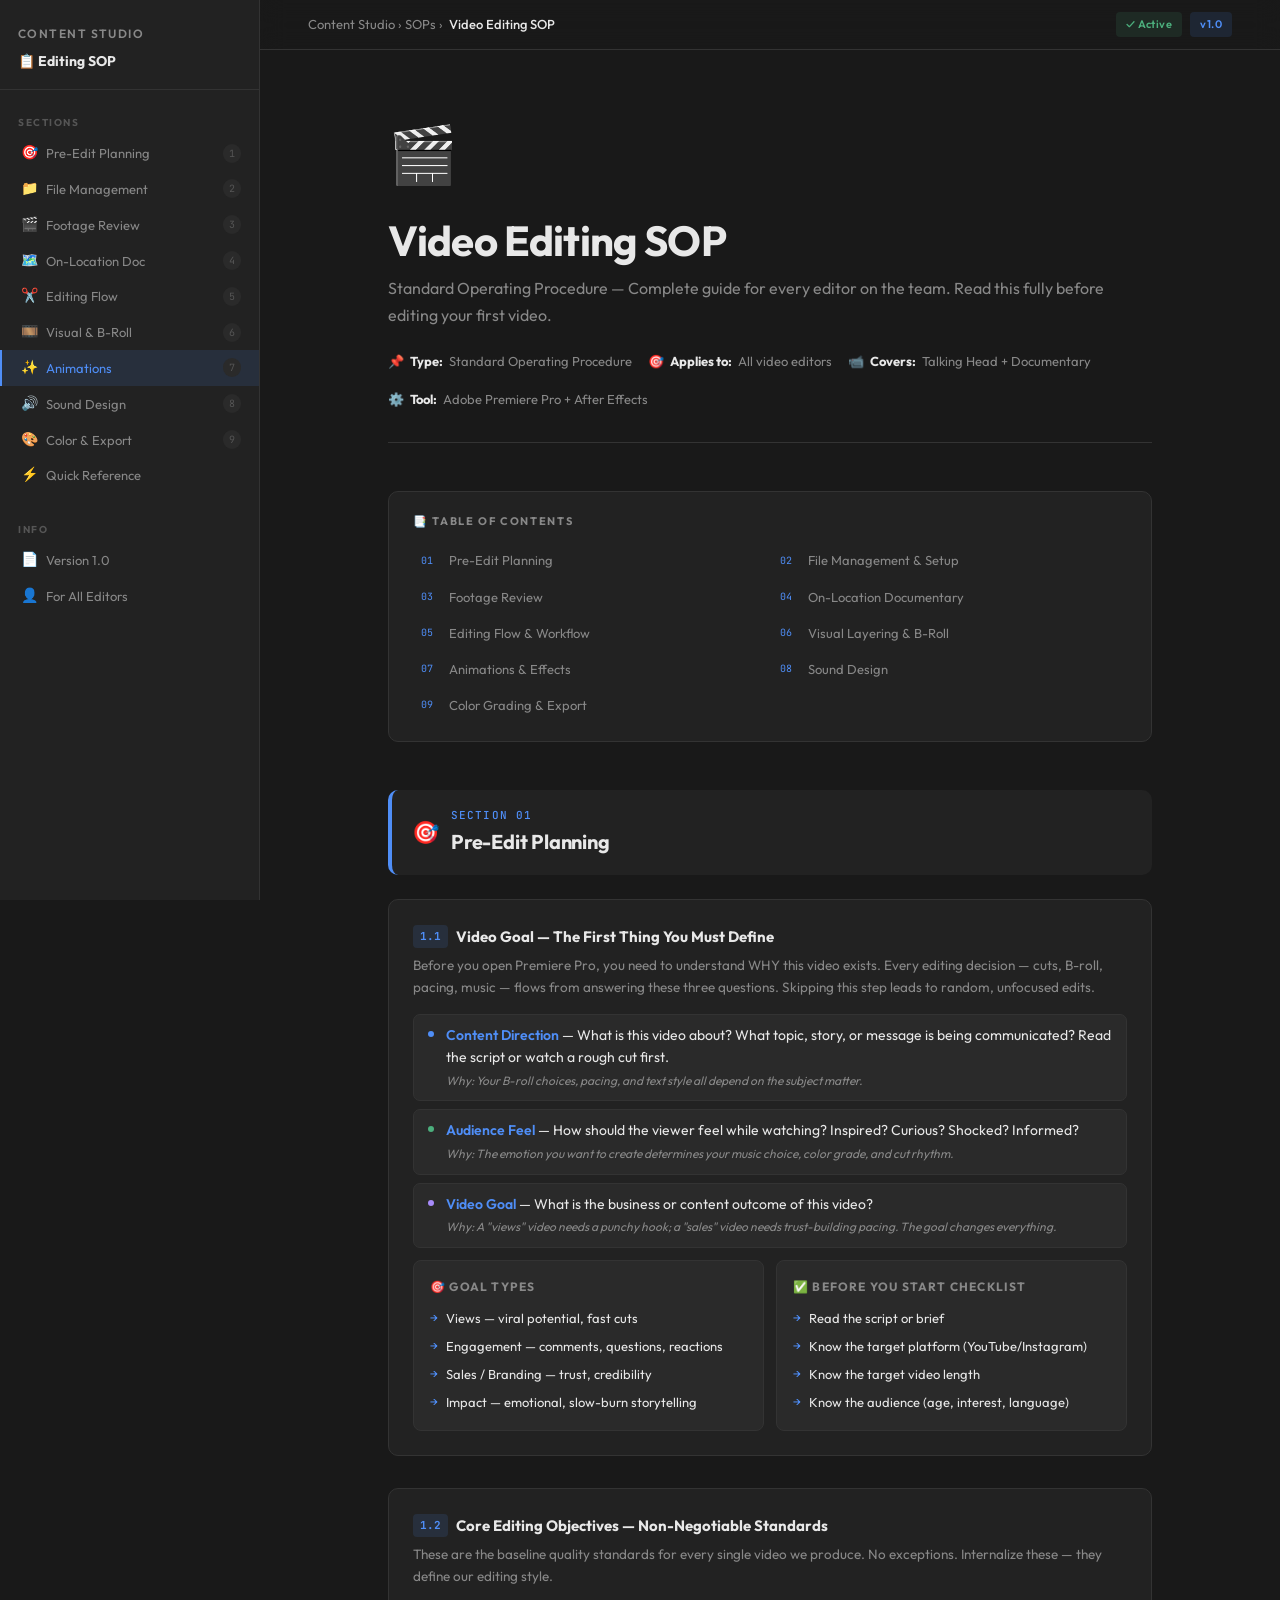
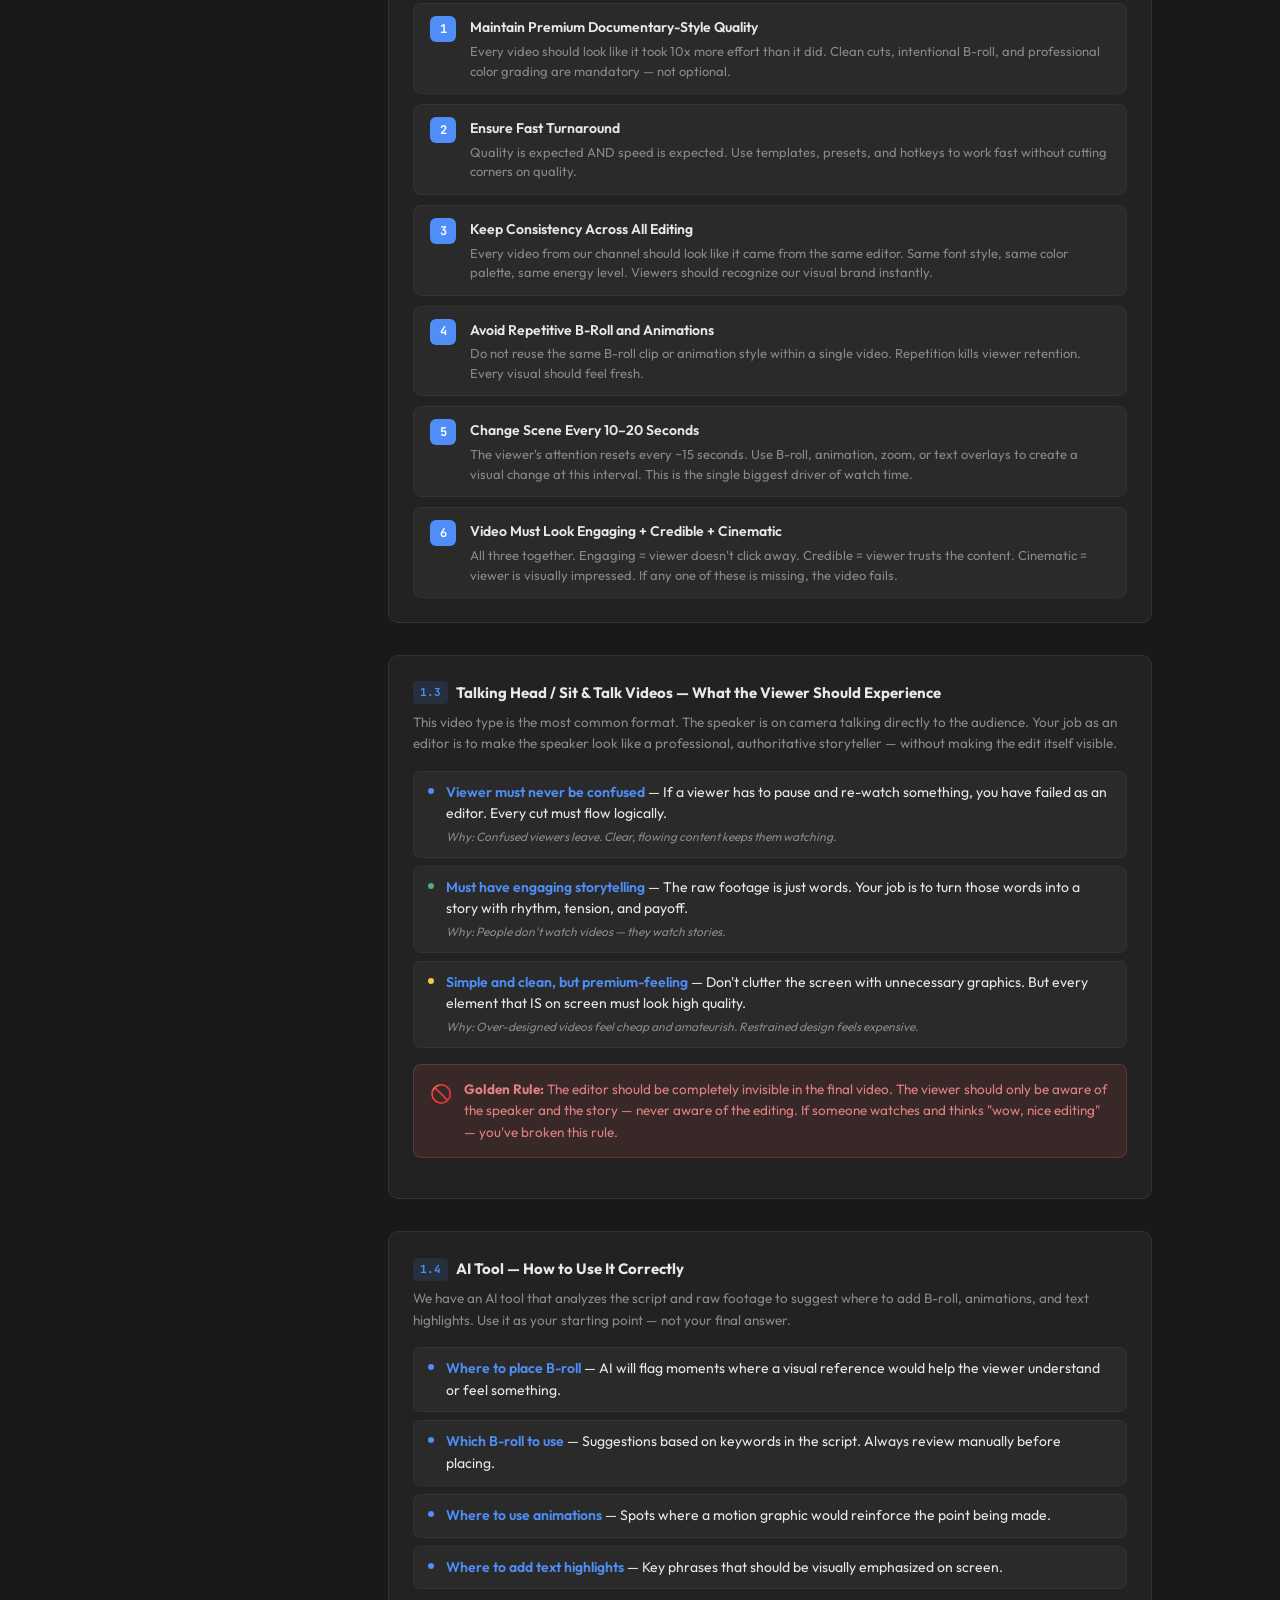
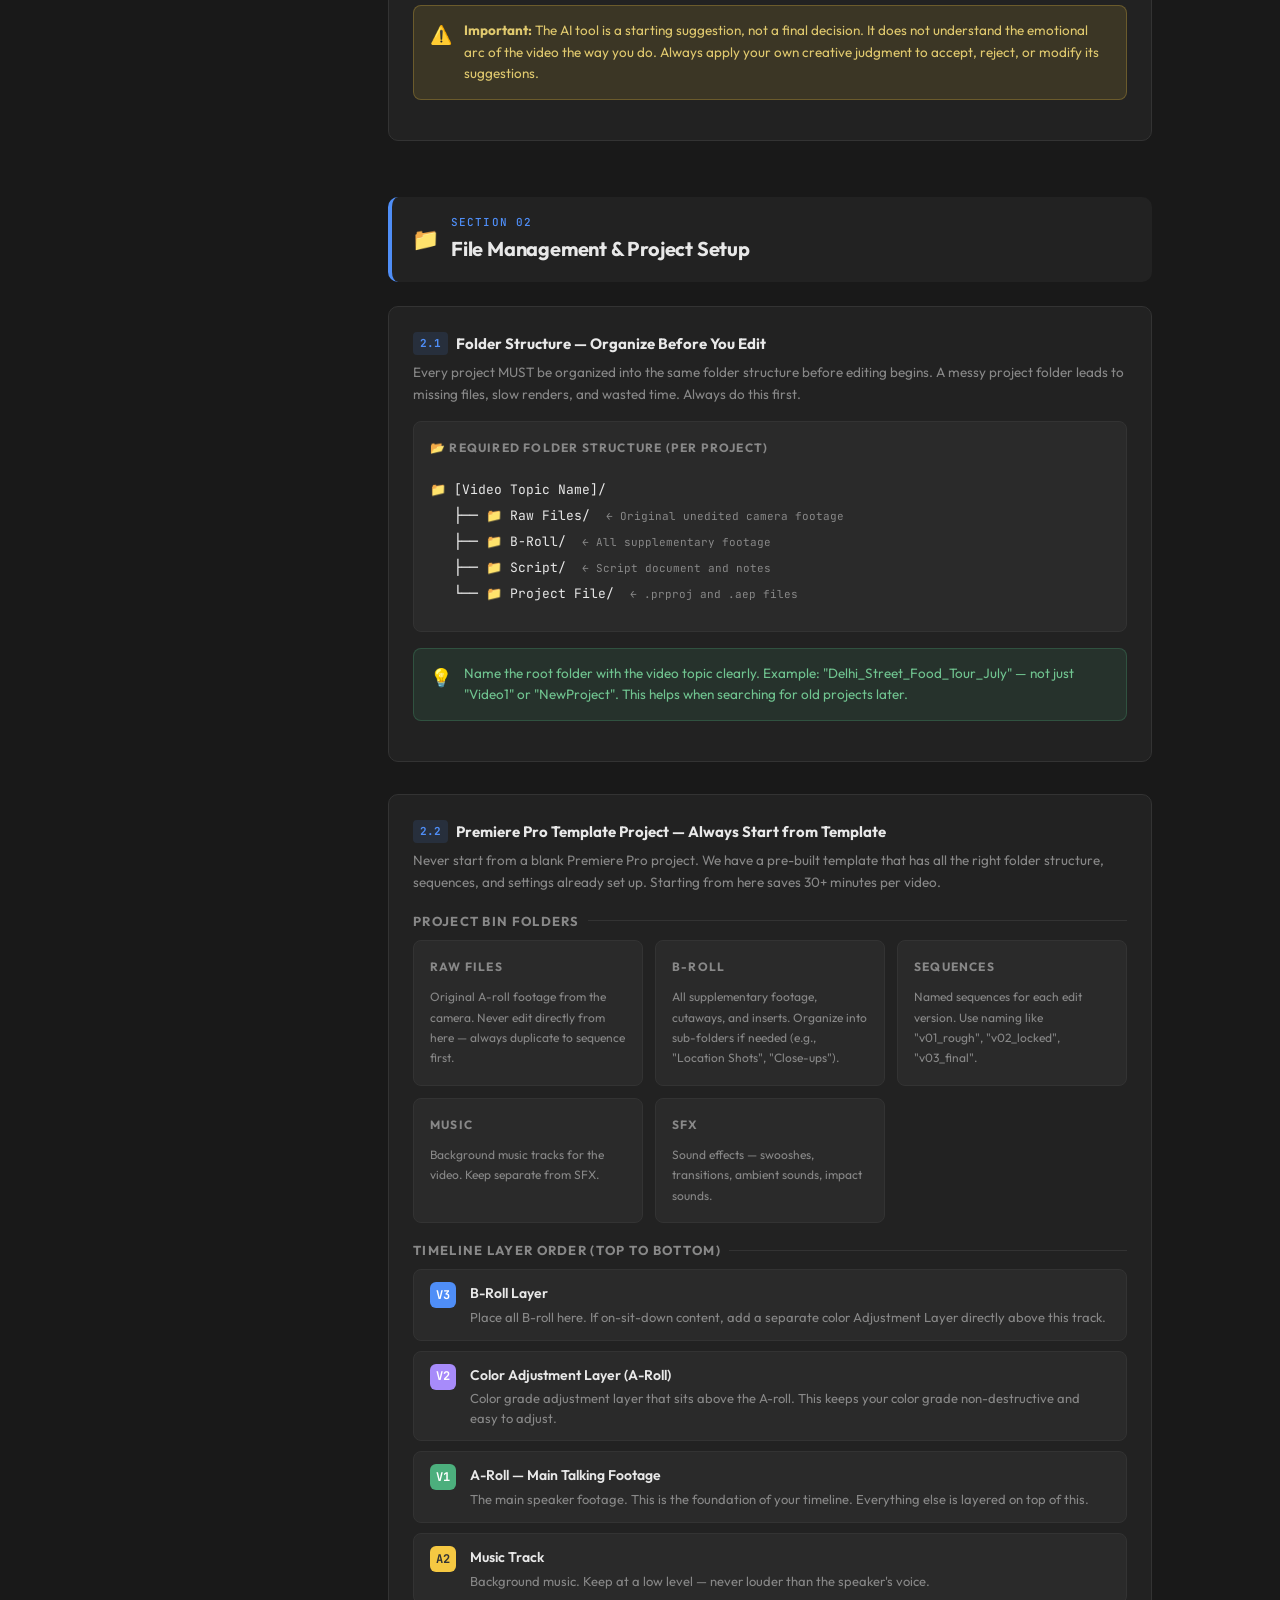
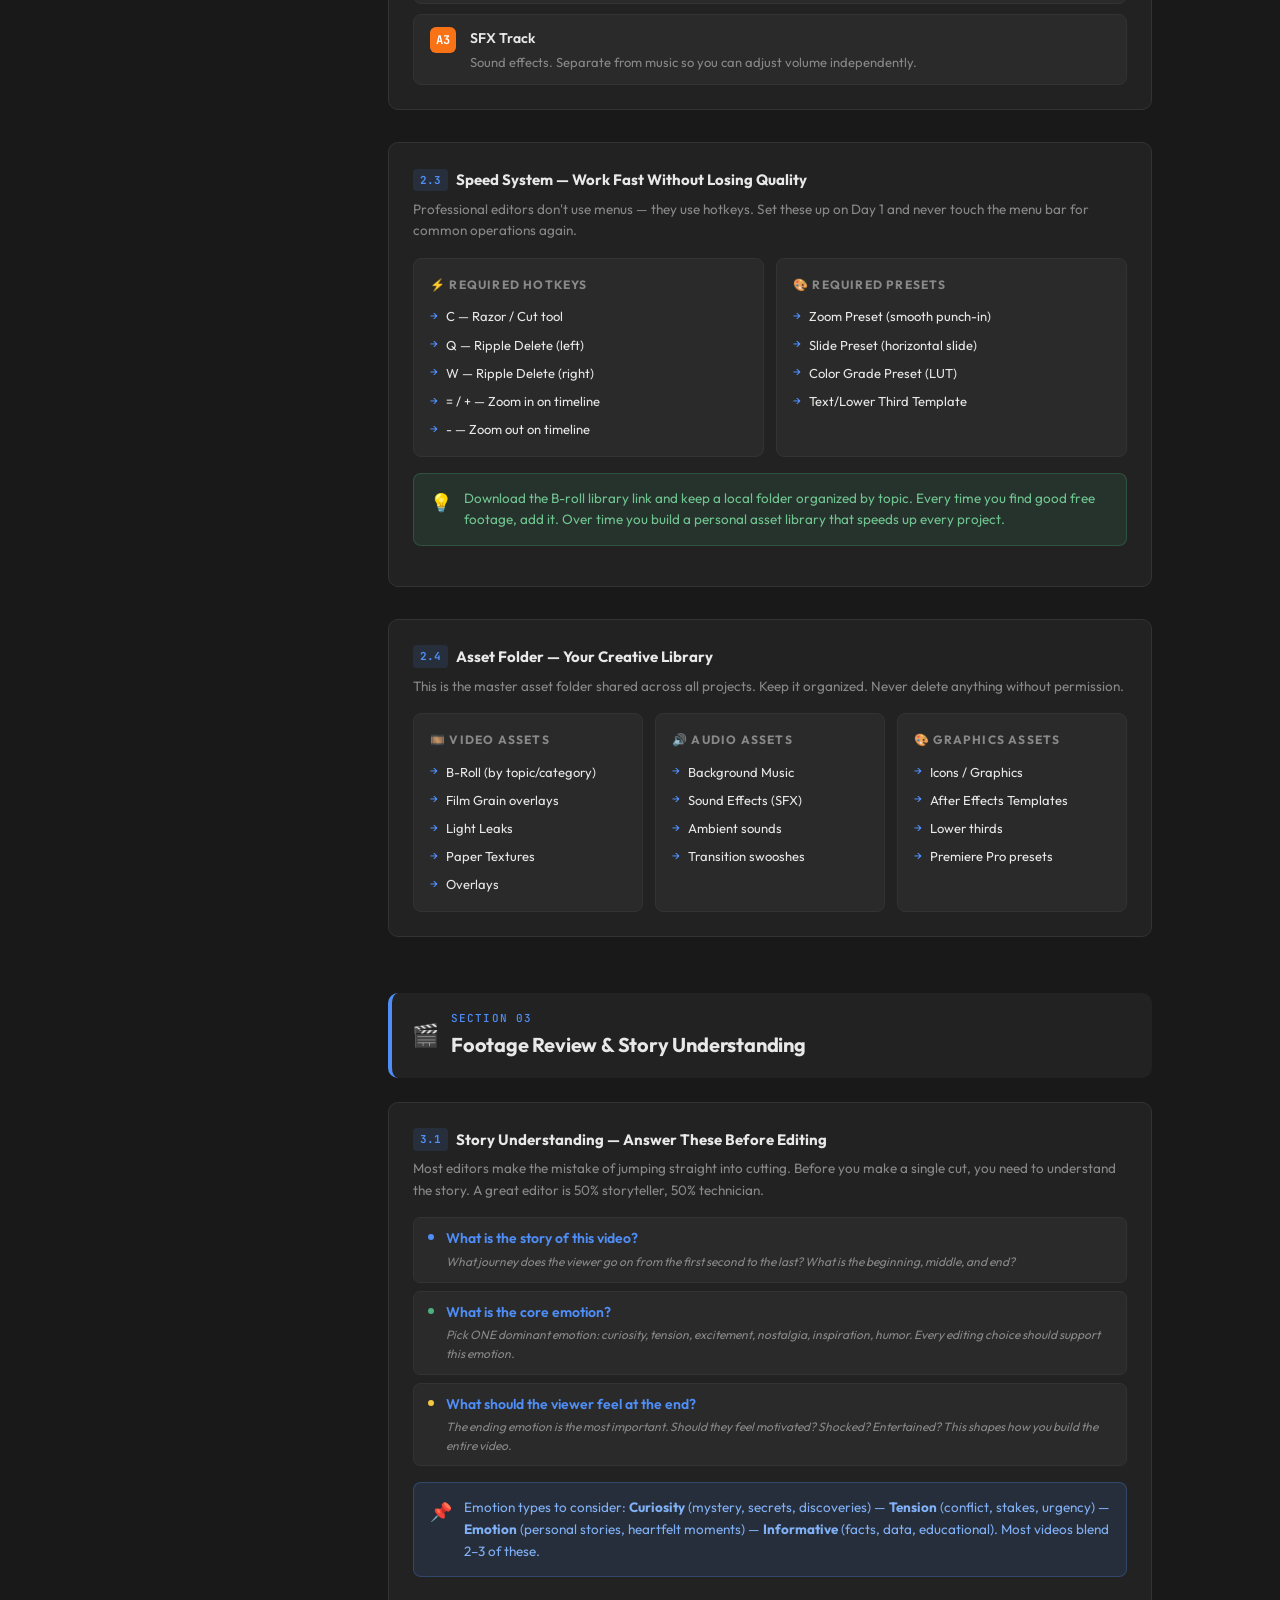
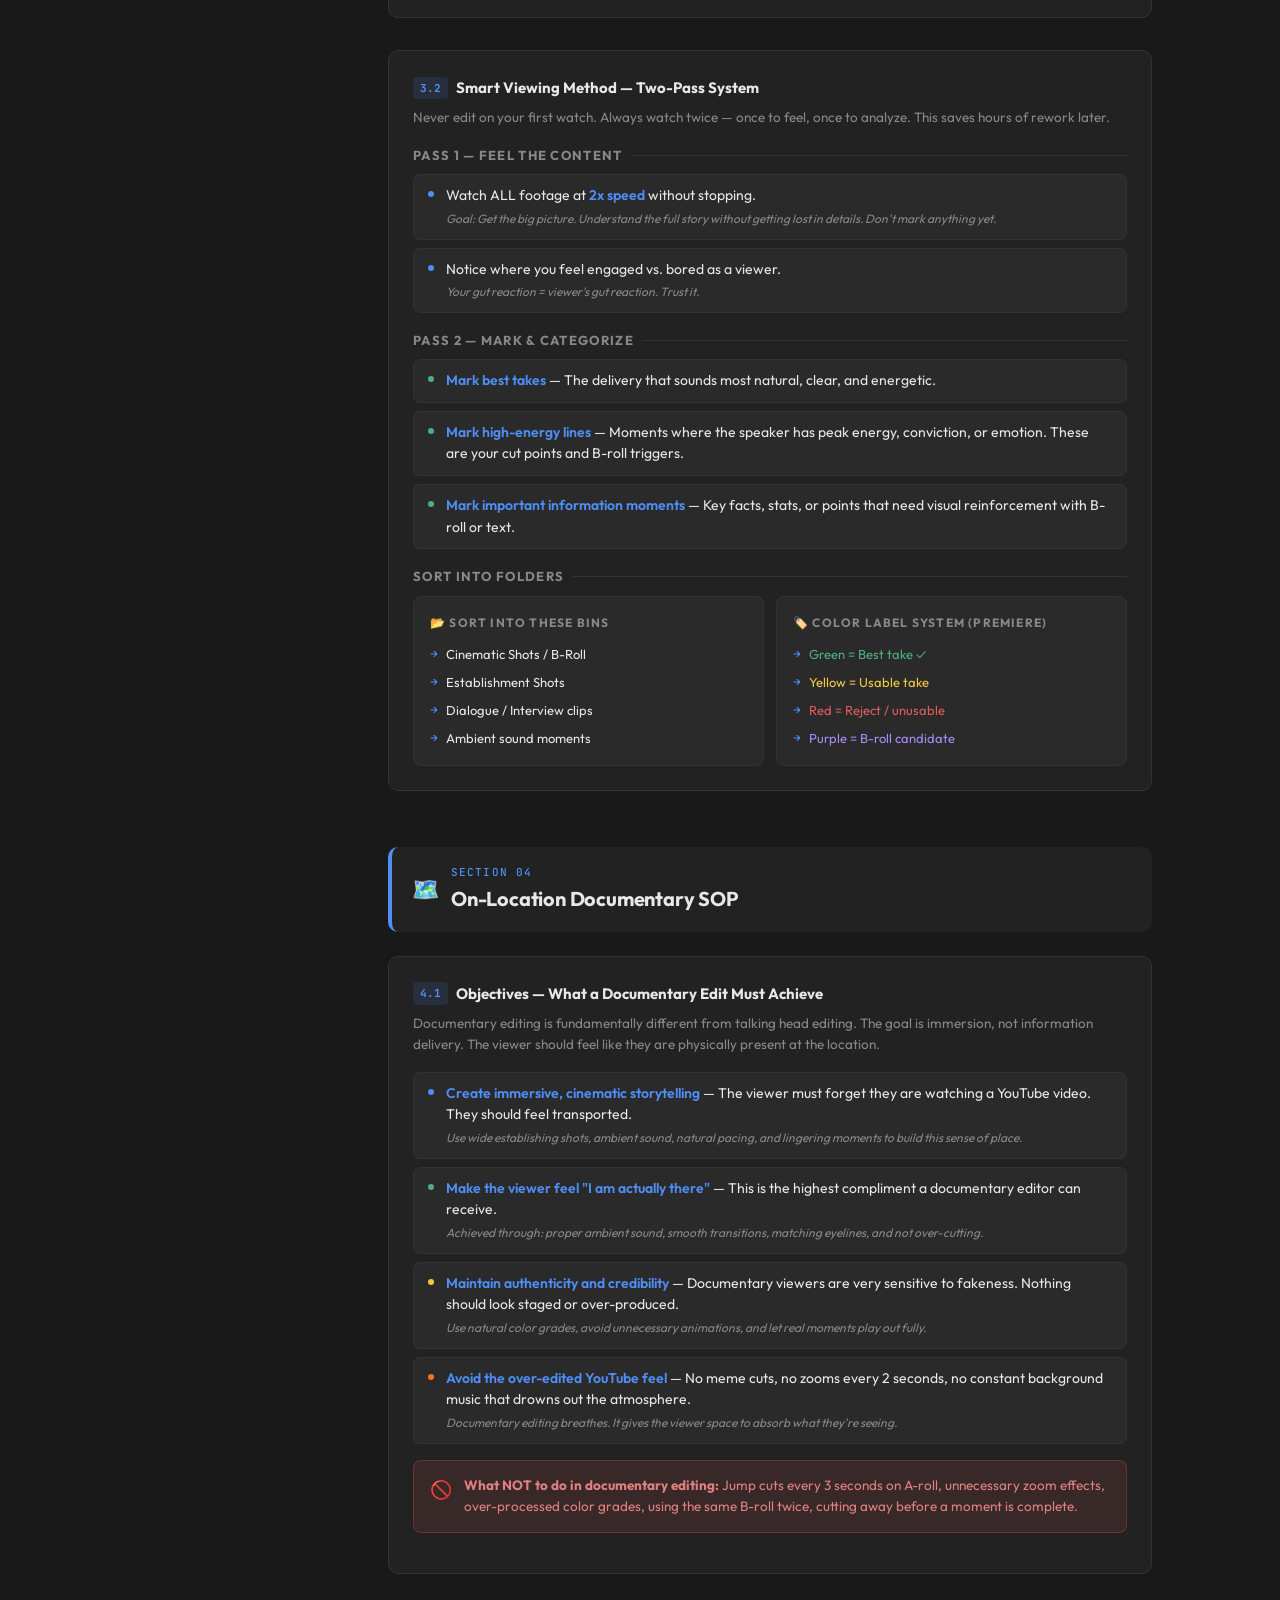
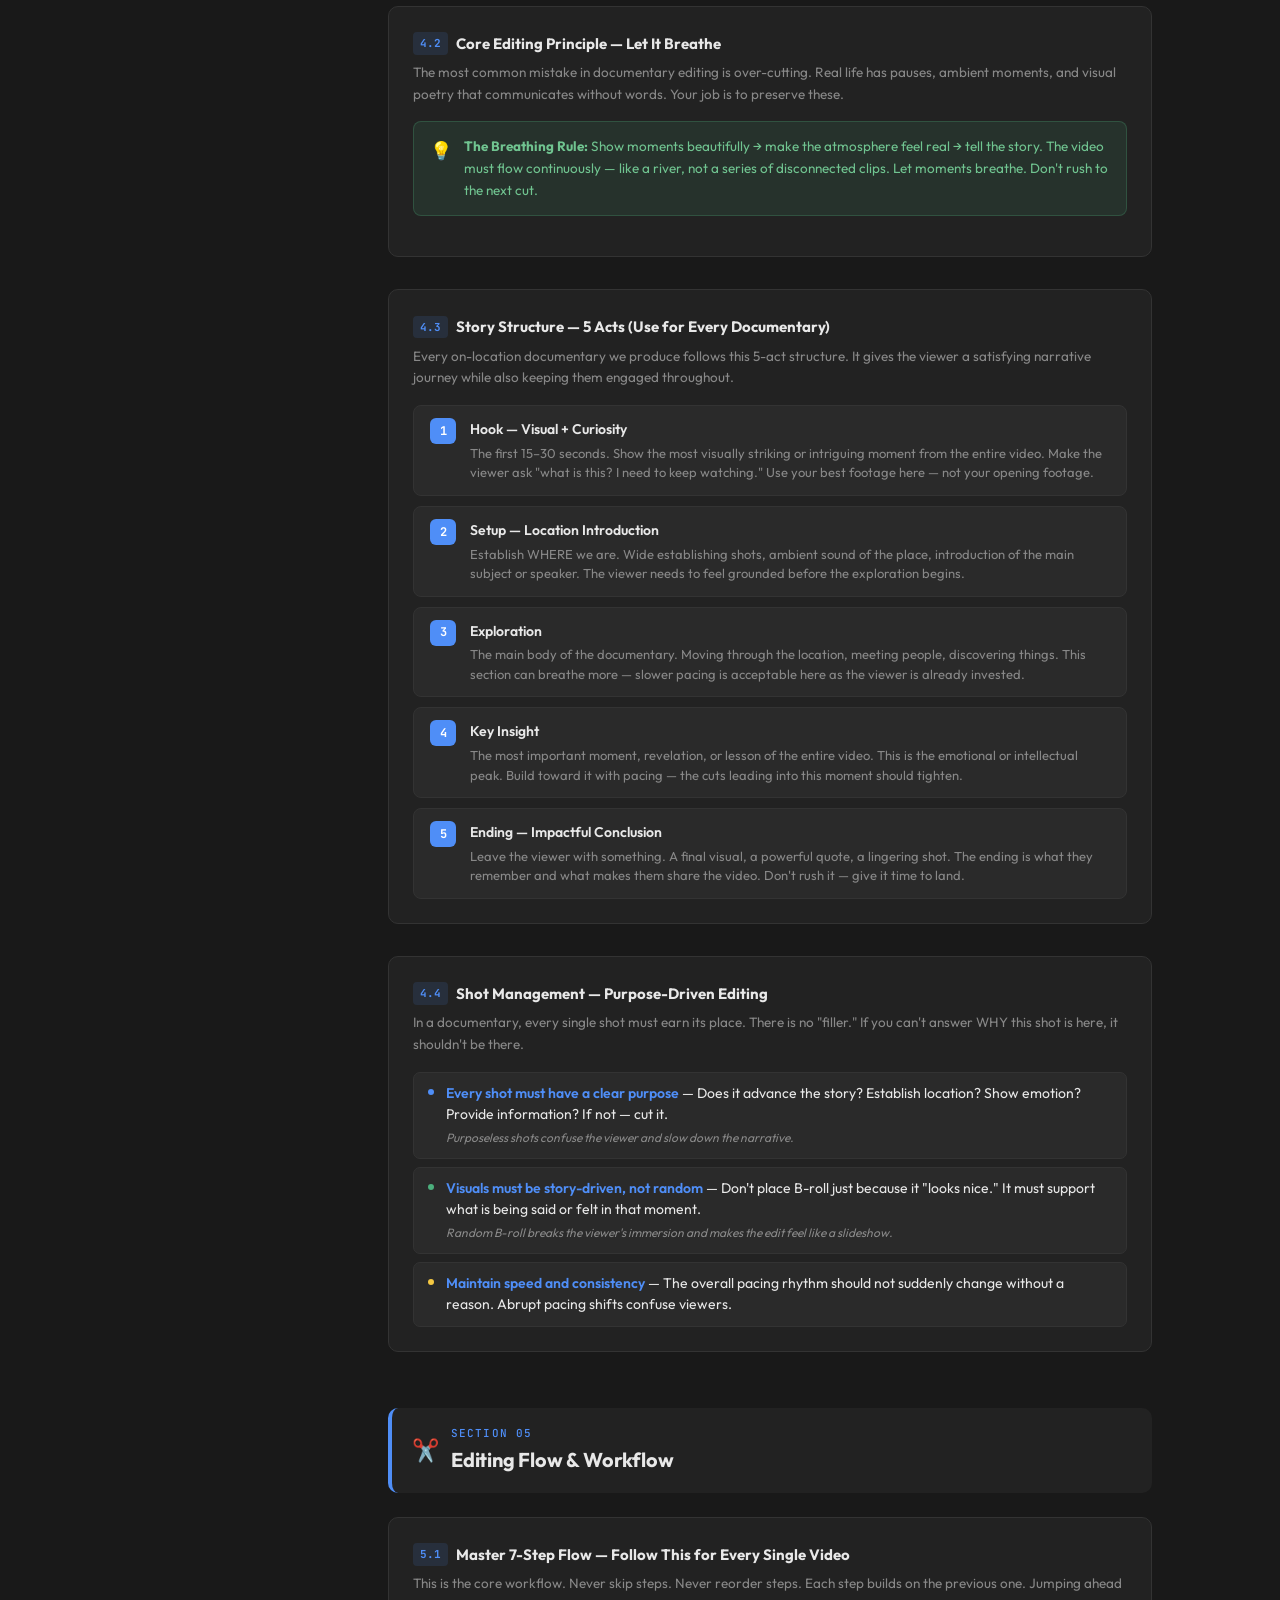
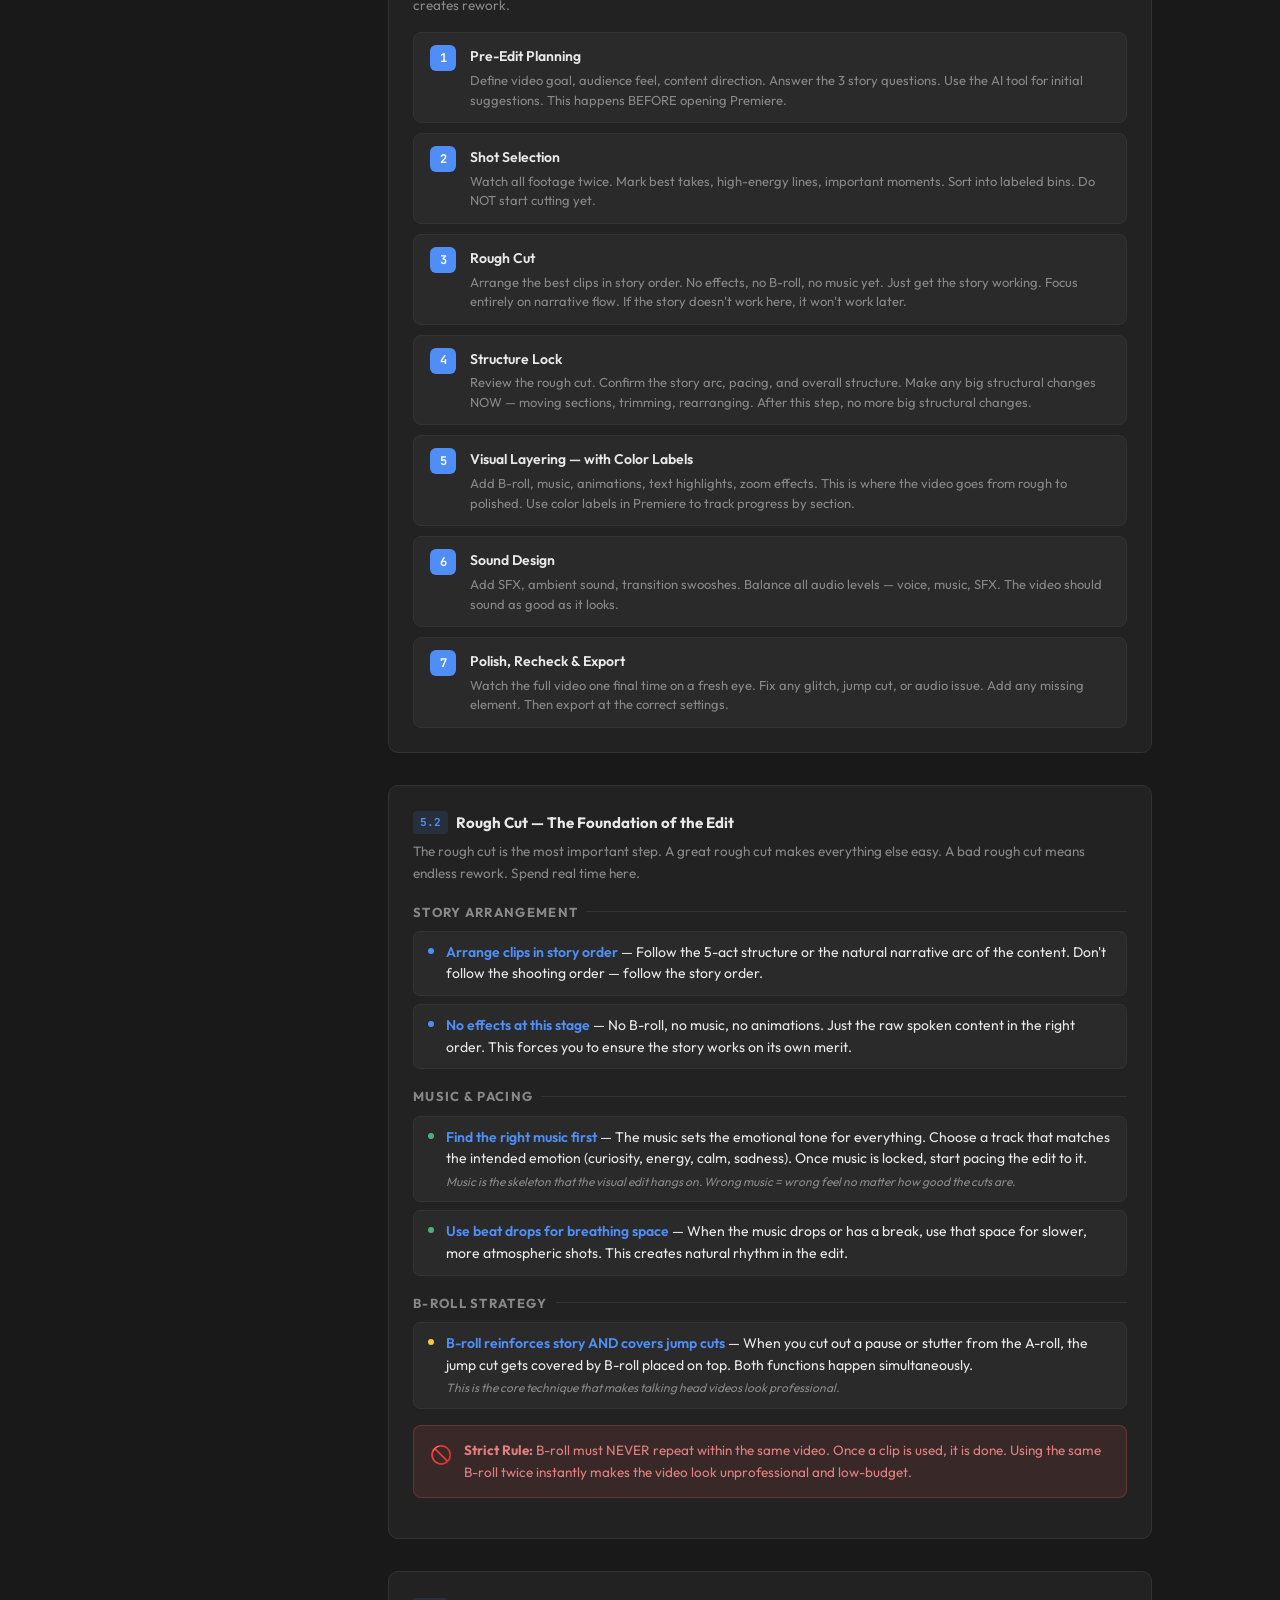
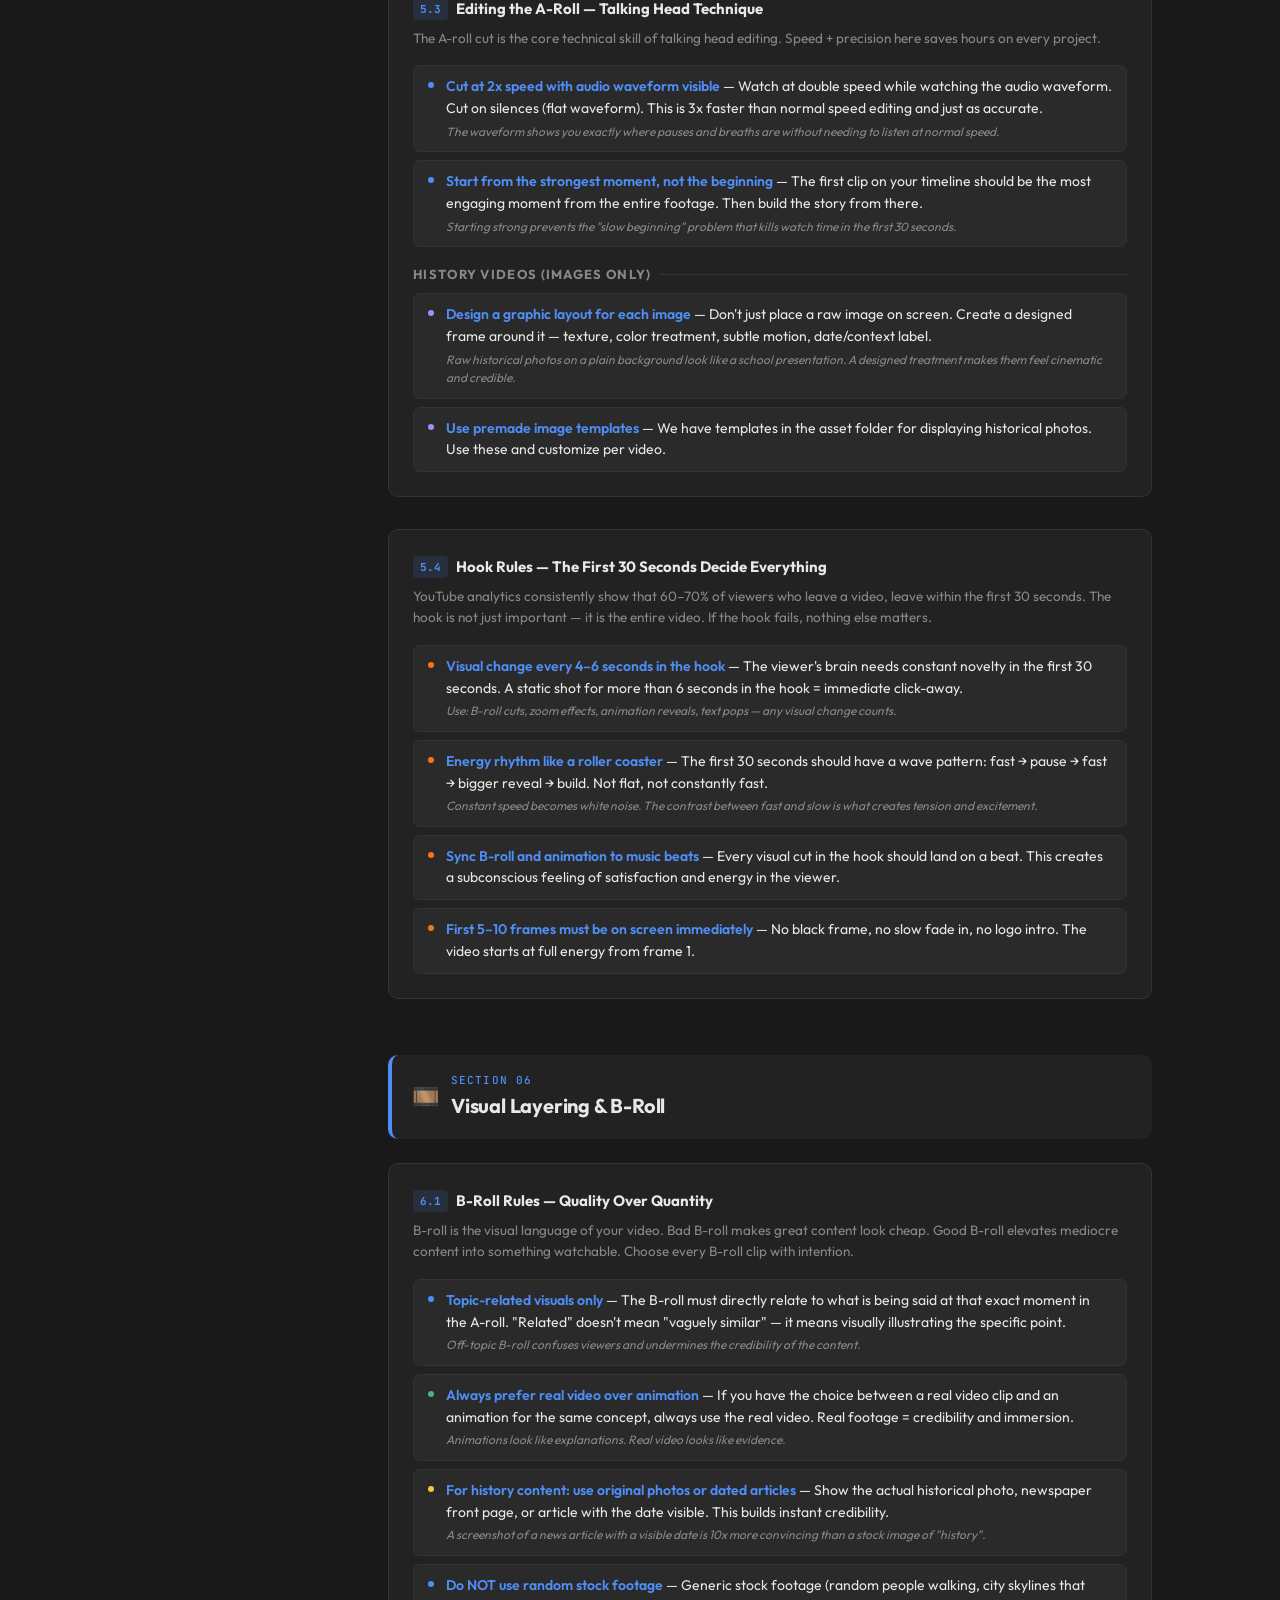
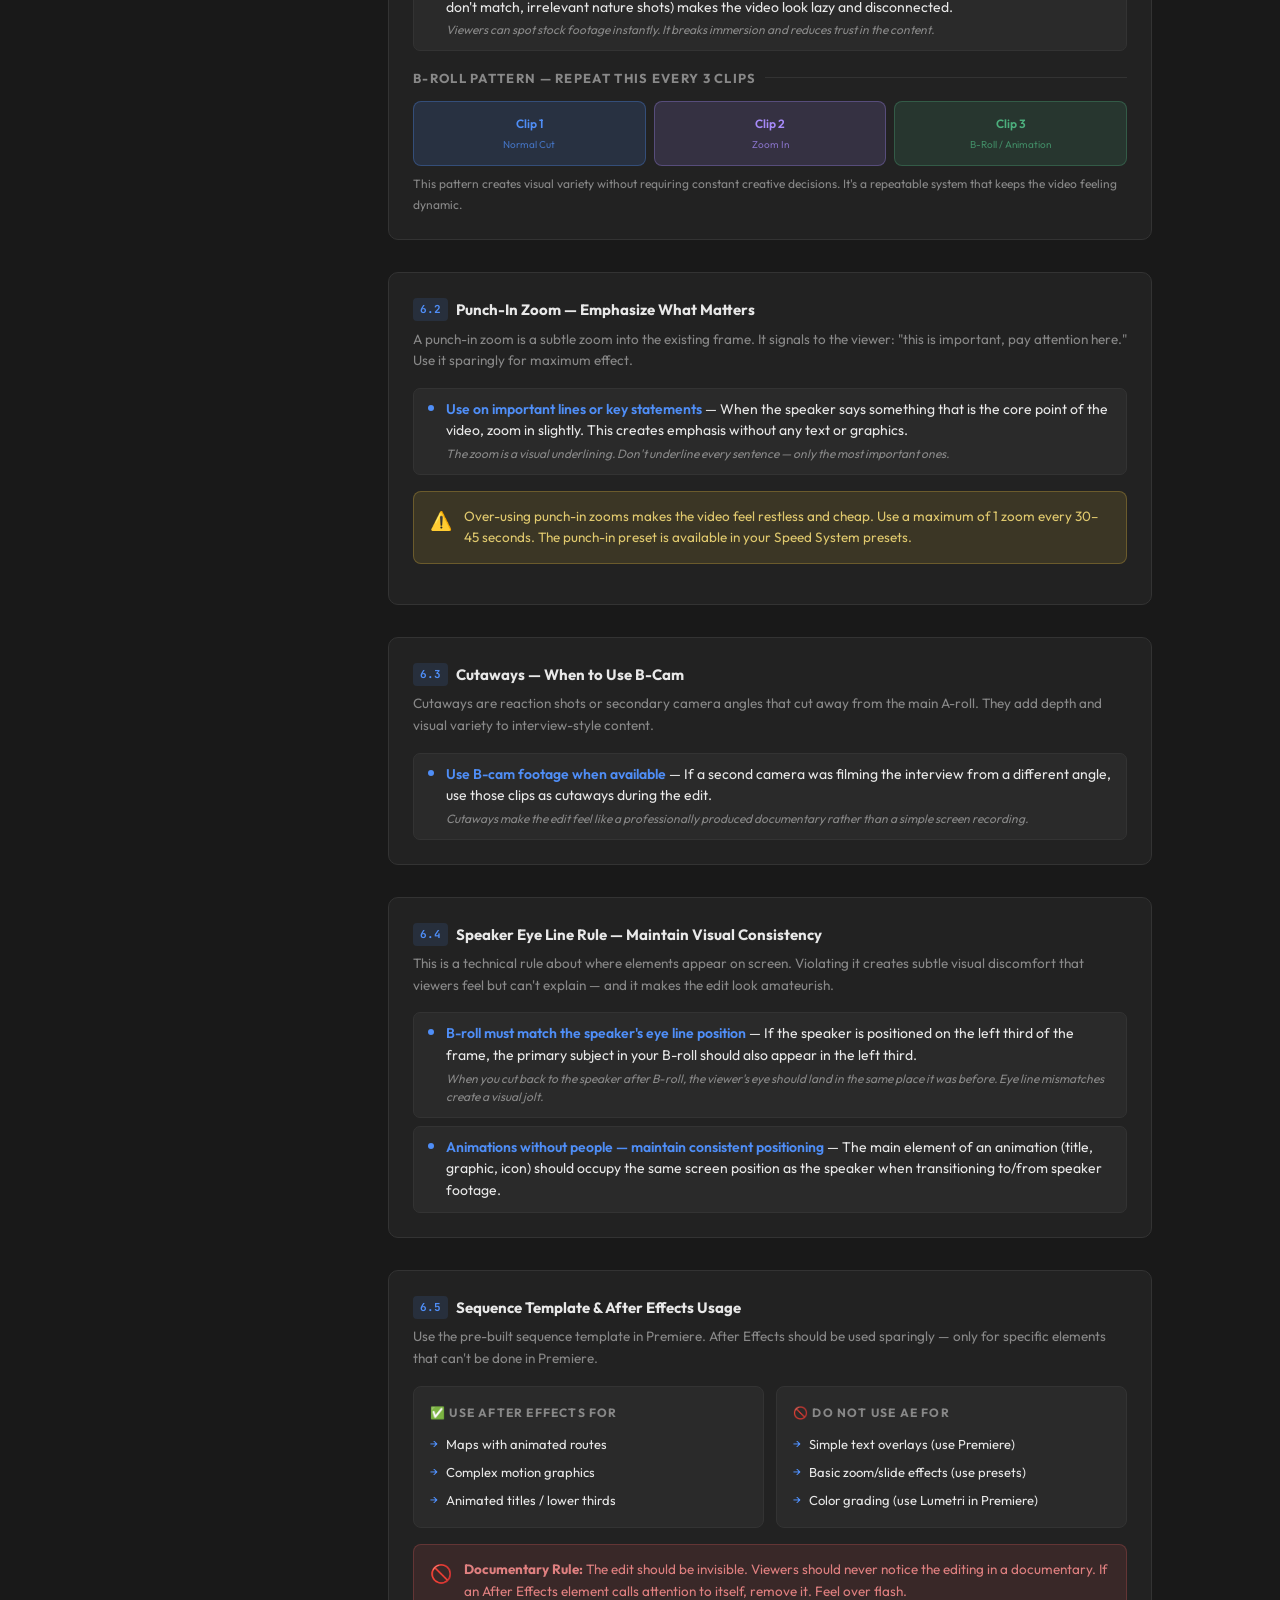
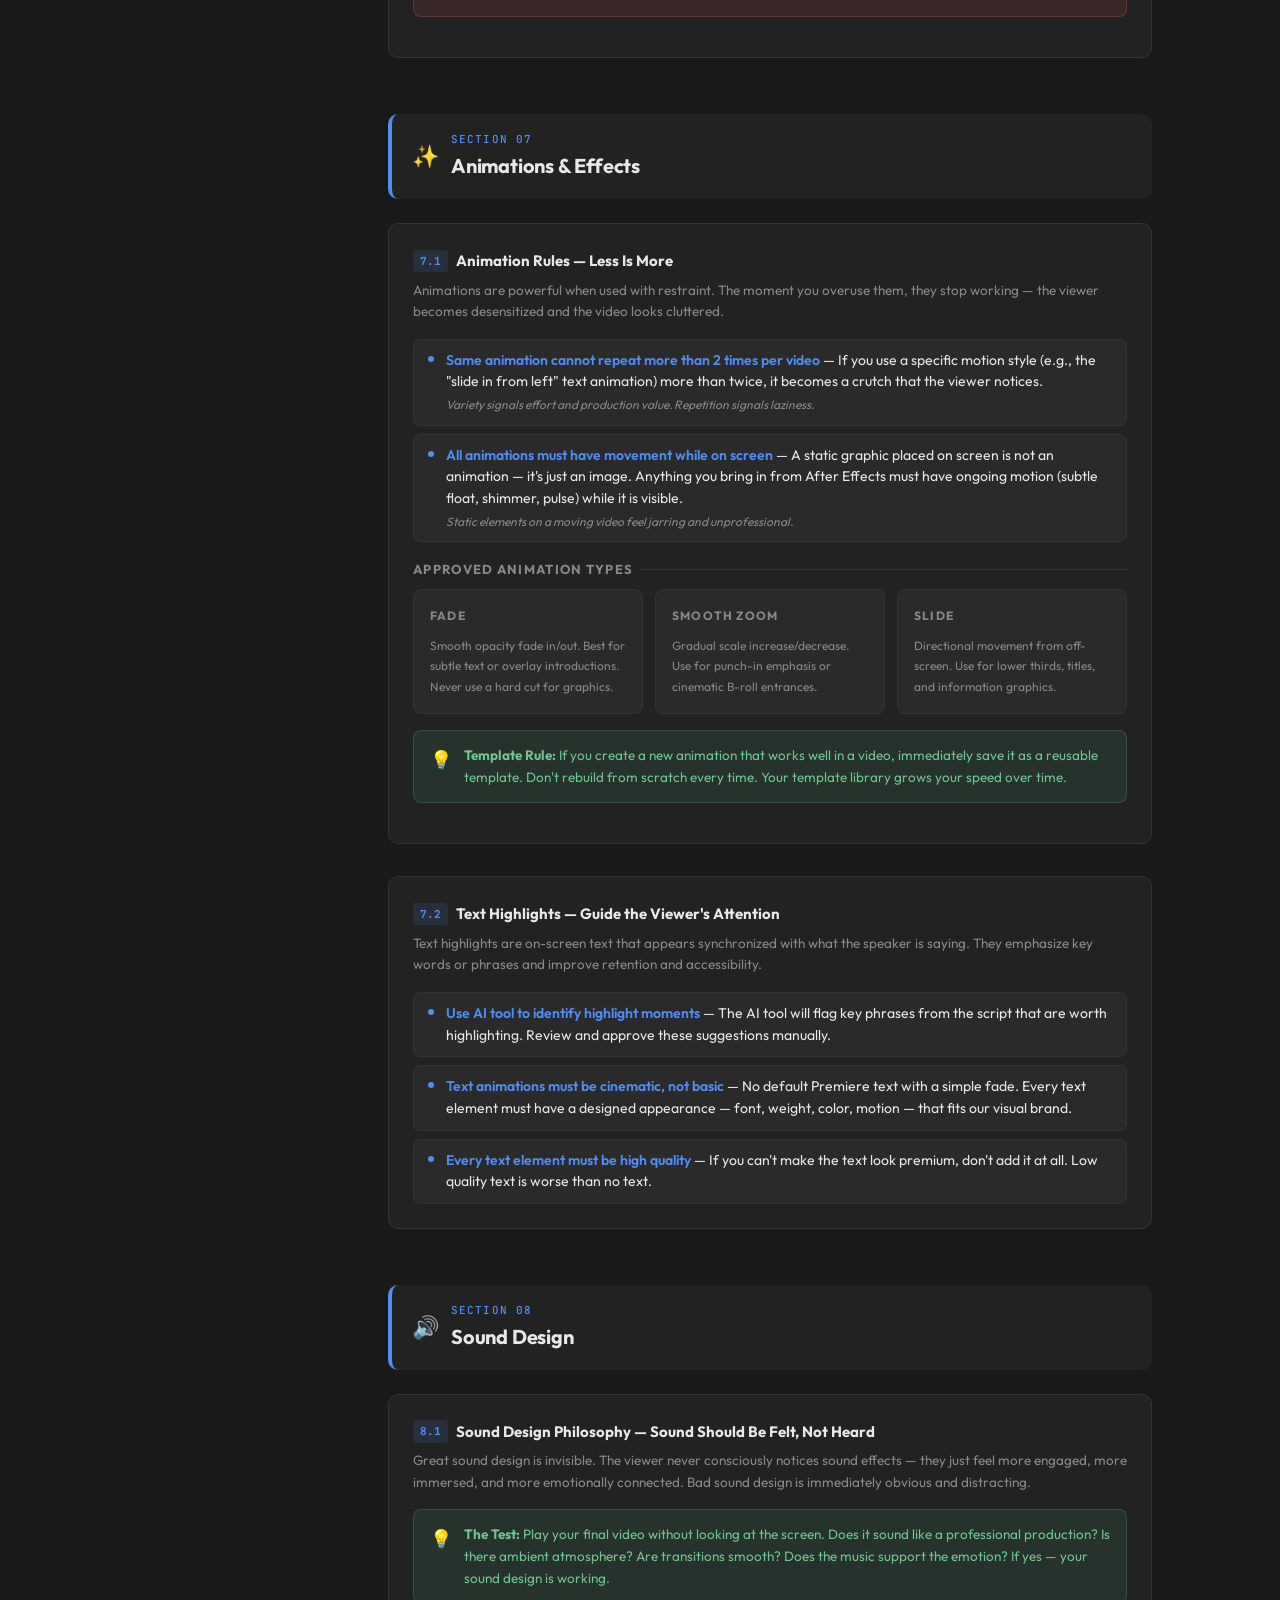
==== Video_Editing_SOP.html @ a7e79400 "Add files via upload" ====
<!DOCTYPE html>
<html lang="en">
<head>
<meta charset="UTF-8">
<meta name="viewport" content="width=device-width, initial-scale=1.0">
<title>Video Editing SOP</title>
<link href="https://fonts.googleapis.com/css2?family=Outfit:wght@300;400;500;600;700&family=JetBrains+Mono:wght@400;500&display=swap" rel="stylesheet">
<style>
  :root {
    --bg: #191919;
    --surface: #222222;
    --surface2: #2a2a2a;
    --border: #333333;
    --text: #e8e8e8;
    --text-muted: #888;
    --text-dim: #555;
    --accent: #4f8ef7;
    --accent-soft: rgba(79,142,247,0.12);
    --green: #4caf7d;
    --green-soft: rgba(76,175,125,0.12);
    --yellow: #f5c842;
    --yellow-soft: rgba(245,200,66,0.12);
    --red: #e05c5c;
    --red-soft: rgba(224,92,92,0.12);
    --purple: #a78bfa;
    --purple-soft: rgba(167,139,250,0.12);
    --orange: #f97316;
    --orange-soft: rgba(249,115,22,0.12);
  }

  * { box-sizing: border-box; margin: 0; padding: 0; }

  body {
    background: var(--bg);
    color: var(--text);
    font-family: 'Outfit', sans-serif;
    font-size: 15px;
    line-height: 1.7;
    min-height: 100vh;
  }

  /* Sidebar */
  .sidebar {
    position: fixed;
    top: 0; left: 0;
    width: 260px;
    height: 100vh;
    background: var(--surface);
    border-right: 1px solid var(--border);
    overflow-y: auto;
    z-index: 100;
    padding: 20px 0 40px;
    scrollbar-width: thin;
    scrollbar-color: var(--border) transparent;
  }
  .sidebar-logo {
    padding: 0 18px 16px;
    border-bottom: 1px solid var(--border);
    margin-bottom: 12px;
  }
  .sidebar-logo span {
    font-size: 12px;
    font-weight: 600;
    letter-spacing: 0.12em;
    text-transform: uppercase;
    color: var(--text-muted);
  }
  .sidebar-logo h2 {
    font-size: 14px;
    font-weight: 700;
    color: var(--text);
    margin-top: 4px;
  }
  .nav-section-label {
    font-size: 10px;
    font-weight: 700;
    letter-spacing: 0.15em;
    text-transform: uppercase;
    color: var(--text-dim);
    padding: 12px 18px 4px;
  }
  .nav-item {
    display: flex;
    align-items: center;
    gap: 8px;
    padding: 6px 18px;
    font-size: 13px;
    color: var(--text-muted);
    cursor: pointer;
    border-radius: 0;
    text-decoration: none;
    transition: background 0.15s, color 0.15s;
    border-left: 2px solid transparent;
  }
  .nav-item:hover { background: var(--surface2); color: var(--text); }
  .nav-item.active { color: var(--accent); background: var(--accent-soft); border-left-color: var(--accent); }
  .nav-item .nav-icon { font-size: 14px; width: 18px; text-align: center; }
  .nav-badge {
    margin-left: auto;
    font-size: 10px;
    background: var(--surface2);
    color: var(--text-dim);
    padding: 1px 6px;
    border-radius: 10px;
    font-family: 'JetBrains Mono', monospace;
  }

  /* Main content */
  .main {
    margin-left: 260px;
    min-height: 100vh;
  }

  .topbar {
    position: sticky;
    top: 0;
    background: rgba(25,25,25,0.92);
    backdrop-filter: blur(12px);
    border-bottom: 1px solid var(--border);
    padding: 12px 48px;
    display: flex;
    align-items: center;
    justify-content: space-between;
    z-index: 50;
  }
  .breadcrumb {
    font-size: 13px;
    color: var(--text-muted);
    display: flex;
    align-items: center;
    gap: 6px;
  }
  .breadcrumb span { color: var(--text); font-weight: 500; }
  .topbar-actions { display: flex; gap: 8px; }
  .tag {
    font-size: 11px;
    font-weight: 600;
    padding: 3px 10px;
    border-radius: 4px;
    letter-spacing: 0.04em;
  }
  .tag-blue { background: var(--accent-soft); color: var(--accent); }
  .tag-green { background: var(--green-soft); color: var(--green); }

  /* Page content */
  .page {
    max-width: 860px;
    margin: 0 auto;
    padding: 56px 48px 120px;
  }

  .page-hero {
    margin-bottom: 48px;
    padding-bottom: 32px;
    border-bottom: 1px solid var(--border);
  }
  .page-emoji { font-size: 56px; margin-bottom: 16px; display: block; }
  .page-title {
    font-size: 42px;
    font-weight: 700;
    color: var(--text);
    letter-spacing: -0.02em;
    line-height: 1.15;
    margin-bottom: 10px;
  }
  .page-subtitle {
    font-size: 16px;
    color: var(--text-muted);
    font-weight: 400;
    margin-bottom: 20px;
  }
  .meta-row {
    display: flex;
    flex-wrap: wrap;
    gap: 16px;
    font-size: 13px;
    color: var(--text-muted);
  }
  .meta-item { display: flex; align-items: center; gap: 6px; }
  .meta-item strong { color: var(--text); }

  /* Sections */
  .section {
    margin-bottom: 56px;
    scroll-margin-top: 80px;
  }
  .section-header {
    display: flex;
    align-items: center;
    gap: 12px;
    margin-bottom: 24px;
    padding: 16px 20px;
    background: var(--surface);
    border-radius: 10px;
    border-left: 4px solid var(--accent);
  }
  .section-icon { font-size: 22px; }
  .section-number {
    font-family: 'JetBrains Mono', monospace;
    font-size: 11px;
    color: var(--accent);
    font-weight: 500;
    letter-spacing: 0.1em;
    text-transform: uppercase;
  }
  .section-title {
    font-size: 20px;
    font-weight: 700;
    color: var(--text);
    letter-spacing: -0.01em;
  }

  /* Subsections */
  .subsection {
    margin-bottom: 32px;
    padding: 24px;
    background: var(--surface);
    border-radius: 10px;
    border: 1px solid var(--border);
  }
  .subsection-title {
    font-size: 15px;
    font-weight: 700;
    color: var(--text);
    margin-bottom: 6px;
    display: flex;
    align-items: center;
    gap: 8px;
  }
  .subsection-title .num {
    font-family: 'JetBrains Mono', monospace;
    font-size: 11px;
    color: var(--accent);
    background: var(--accent-soft);
    padding: 2px 7px;
    border-radius: 4px;
  }
  .subsection-desc {
    font-size: 13.5px;
    color: var(--text-muted);
    margin-bottom: 16px;
    line-height: 1.6;
  }

  /* Point list */
  .point-list { list-style: none; display: flex; flex-direction: column; gap: 8px; }
  .point-item {
    display: flex;
    align-items: flex-start;
    gap: 12px;
    padding: 10px 14px;
    border-radius: 7px;
    background: var(--surface2);
    border: 1px solid var(--border);
    font-size: 14px;
    color: var(--text);
    line-height: 1.55;
    transition: border-color 0.15s;
  }
  .point-item:hover { border-color: #444; }
  .point-dot {
    width: 6px; height: 6px;
    border-radius: 50%;
    background: var(--accent);
    margin-top: 6px;
    flex-shrink: 0;
  }
  .point-dot.green { background: var(--green); }
  .point-dot.yellow { background: var(--yellow); }
  .point-dot.purple { background: var(--purple); }
  .point-dot.orange { background: var(--orange); }
  .point-text { flex: 1; }
  .point-text strong { color: var(--accent); font-weight: 600; }
  .point-text .why {
    display: block;
    font-size: 12px;
    color: var(--text-muted);
    margin-top: 3px;
    font-style: italic;
  }

  /* Numbered steps */
  .step-list { display: flex; flex-direction: column; gap: 10px; }
  .step-item {
    display: flex;
    align-items: flex-start;
    gap: 14px;
    padding: 12px 16px;
    border-radius: 8px;
    background: var(--surface2);
    border: 1px solid var(--border);
  }
  .step-num {
    width: 26px; height: 26px;
    border-radius: 6px;
    background: var(--accent);
    color: #fff;
    font-size: 12px;
    font-weight: 700;
    display: flex;
    align-items: center;
    justify-content: center;
    flex-shrink: 0;
    font-family: 'JetBrains Mono', monospace;
  }
  .step-content { flex: 1; }
  .step-title { font-size: 14px; font-weight: 600; color: var(--text); }
  .step-desc { font-size: 13px; color: var(--text-muted); margin-top: 2px; line-height: 1.5; }

  /* Callout boxes */
  .callout {
    display: flex;
    gap: 12px;
    padding: 14px 16px;
    border-radius: 8px;
    margin: 16px 0;
    font-size: 13.5px;
    line-height: 1.6;
  }
  .callout-icon { font-size: 18px; flex-shrink: 0; margin-top: 1px; }
  .callout.note { background: var(--yellow-soft); border: 1px solid rgba(245,200,66,0.25); color: #e0c96e; }
  .callout.rule { background: var(--red-soft); border: 1px solid rgba(224,92,92,0.25); color: #e08080; }
  .callout.tip { background: var(--green-soft); border: 1px solid rgba(76,175,125,0.25); color: #70c490; }
  .callout.info { background: var(--accent-soft); border: 1px solid rgba(79,142,247,0.25); color: #80b0f5; }

  /* Grid layouts */
  .grid-2 { display: grid; grid-template-columns: 1fr 1fr; gap: 12px; }
  .grid-3 { display: grid; grid-template-columns: 1fr 1fr 1fr; gap: 12px; }

  .card {
    padding: 16px;
    background: var(--surface2);
    border-radius: 8px;
    border: 1px solid var(--border);
  }
  .card-title {
    font-size: 12px;
    font-weight: 700;
    text-transform: uppercase;
    letter-spacing: 0.1em;
    color: var(--text-muted);
    margin-bottom: 10px;
  }
  .card-items { display: flex; flex-direction: column; gap: 6px; }
  .card-item {
    font-size: 13px;
    color: var(--text);
    display: flex;
    align-items: center;
    gap: 8px;
  }
  .card-item::before { content: '→'; color: var(--accent); font-size: 12px; }

  /* Sub-heading inside subsection */
  .sub-heading {
    font-size: 13px;
    font-weight: 700;
    text-transform: uppercase;
    letter-spacing: 0.1em;
    color: var(--text-muted);
    margin: 16px 0 8px;
    display: flex;
    align-items: center;
    gap: 8px;
  }
  .sub-heading::after {
    content: '';
    flex: 1;
    height: 1px;
    background: var(--border);
  }

  /* Pattern block */
  .pattern-block {
    display: flex;
    gap: 8px;
    margin-top: 12px;
  }
  .pattern-step {
    flex: 1;
    padding: 12px;
    border-radius: 8px;
    text-align: center;
    font-size: 12px;
    font-weight: 600;
  }
  .p1 { background: rgba(79,142,247,0.15); color: var(--accent); border: 1px solid rgba(79,142,247,0.3); }
  .p2 { background: rgba(167,139,250,0.15); color: var(--purple); border: 1px solid rgba(167,139,250,0.3); }
  .p3 { background: rgba(76,175,125,0.15); color: var(--green); border: 1px solid rgba(76,175,125,0.3); }
  .pattern-step .label { font-size: 10px; opacity: 0.7; font-weight: 400; margin-top: 2px; }

  /* Quick ref */
  .quick-ref {
    background: linear-gradient(135deg, rgba(79,142,247,0.08), rgba(167,139,250,0.08));
    border: 1px solid rgba(79,142,247,0.3);
    border-radius: 12px;
    padding: 28px;
    margin-top: 48px;
  }
  .quick-ref-title {
    font-size: 18px;
    font-weight: 700;
    color: var(--text);
    margin-bottom: 20px;
    display: flex;
    align-items: center;
    gap: 10px;
  }
  .rules-grid { display: grid; grid-template-columns: 1fr 1fr; gap: 10px; }
  .rule-chip {
    padding: 10px 14px;
    background: var(--surface);
    border-radius: 7px;
    border: 1px solid var(--border);
    font-size: 13px;
    display: flex;
    align-items: center;
    gap: 10px;
  }
  .rule-chip .r-icon { font-size: 16px; flex-shrink: 0; }

  /* TOC */
  .toc {
    background: var(--surface);
    border: 1px solid var(--border);
    border-radius: 10px;
    padding: 20px 24px;
    margin-bottom: 48px;
  }
  .toc-title {
    font-size: 11px;
    font-weight: 700;
    text-transform: uppercase;
    letter-spacing: 0.15em;
    color: var(--text-muted);
    margin-bottom: 14px;
  }
  .toc-grid { display: grid; grid-template-columns: 1fr 1fr; gap: 4px; }
  .toc-link {
    font-size: 13px;
    color: var(--text-muted);
    text-decoration: none;
    padding: 5px 8px;
    border-radius: 5px;
    display: flex;
    align-items: center;
    gap: 8px;
    transition: background 0.15s, color 0.15s;
  }
  .toc-link:hover { background: var(--surface2); color: var(--text); }
  .toc-link .toc-num {
    font-family: 'JetBrains Mono', monospace;
    font-size: 10px;
    color: var(--accent);
    width: 20px;
    flex-shrink: 0;
  }

  /* Divider */
  hr { border: none; border-top: 1px solid var(--border); margin: 28px 0; }

  /* Scroll */
  ::-webkit-scrollbar { width: 6px; }
  ::-webkit-scrollbar-track { background: transparent; }
  ::-webkit-scrollbar-thumb { background: var(--border); border-radius: 3px; }

  @media (max-width: 900px) {
    .sidebar { display: none; }
    .main { margin-left: 0; }
    .page { padding: 32px 20px 80px; }
    .grid-2, .grid-3, .rules-grid, .toc-grid { grid-template-columns: 1fr; }
    .topbar { padding: 12px 20px; }
    .pattern-block { flex-direction: column; }
  }
</style>
</head>
<body>

<!-- Sidebar -->
<nav class="sidebar">
  <div class="sidebar-logo">
    <span>Content Studio</span>
    <h2>📋 Editing SOP</h2>
  </div>
  <div class="nav-section-label">Sections</div>
  <a class="nav-item active" href="#s1"><span class="nav-icon">🎯</span> Pre-Edit Planning <span class="nav-badge">1</span></a>
  <a class="nav-item" href="#s2"><span class="nav-icon">📁</span> File Management <span class="nav-badge">2</span></a>
  <a class="nav-item" href="#s3"><span class="nav-icon">🎬</span> Footage Review <span class="nav-badge">3</span></a>
  <a class="nav-item" href="#s4"><span class="nav-icon">🗺️</span> On-Location Doc <span class="nav-badge">4</span></a>
  <a class="nav-item" href="#s5"><span class="nav-icon">✂️</span> Editing Flow <span class="nav-badge">5</span></a>
  <a class="nav-item" href="#s6"><span class="nav-icon">🎞️</span> Visual & B-Roll <span class="nav-badge">6</span></a>
  <a class="nav-item" href="#s7"><span class="nav-icon">✨</span> Animations <span class="nav-badge">7</span></a>
  <a class="nav-item" href="#s8"><span class="nav-icon">🔊</span> Sound Design <span class="nav-badge">8</span></a>
  <a class="nav-item" href="#s9"><span class="nav-icon">🎨</span> Color & Export <span class="nav-badge">9</span></a>
  <a class="nav-item" href="#quickref"><span class="nav-icon">⚡</span> Quick Reference</a>
  <div class="nav-section-label" style="margin-top:16px;">Info</div>
  <div class="nav-item"><span class="nav-icon">📄</span> Version 1.0</div>
  <div class="nav-item"><span class="nav-icon">👤</span> For All Editors</div>
</nav>

<!-- Main -->
<div class="main">
  <div class="topbar">
    <div class="breadcrumb">Content Studio › SOPs › <span>Video Editing SOP</span></div>
    <div class="topbar-actions">
      <span class="tag tag-green">✓ Active</span>
      <span class="tag tag-blue">v1.0</span>
    </div>
  </div>

  <div class="page">

    <!-- Hero -->
    <div class="page-hero">
      <span class="page-emoji">🎬</span>
      <h1 class="page-title">Video Editing SOP</h1>
      <p class="page-subtitle">Standard Operating Procedure — Complete guide for every editor on the team. Read this fully before editing your first video.</p>
      <div class="meta-row">
        <div class="meta-item">📌 <strong>Type:</strong> Standard Operating Procedure</div>
        <div class="meta-item">🎯 <strong>Applies to:</strong> All video editors</div>
        <div class="meta-item">📹 <strong>Covers:</strong> Talking Head + Documentary</div>
        <div class="meta-item">⚙️ <strong>Tool:</strong> Adobe Premiere Pro + After Effects</div>
      </div>
    </div>

    <!-- TOC -->
    <div class="toc">
      <div class="toc-title">📑 Table of Contents</div>
      <div class="toc-grid">
        <a class="toc-link" href="#s1"><span class="toc-num">01</span> Pre-Edit Planning</a>
        <a class="toc-link" href="#s2"><span class="toc-num">02</span> File Management & Setup</a>
        <a class="toc-link" href="#s3"><span class="toc-num">03</span> Footage Review</a>
        <a class="toc-link" href="#s4"><span class="toc-num">04</span> On-Location Documentary</a>
        <a class="toc-link" href="#s5"><span class="toc-num">05</span> Editing Flow & Workflow</a>
        <a class="toc-link" href="#s6"><span class="toc-num">06</span> Visual Layering & B-Roll</a>
        <a class="toc-link" href="#s7"><span class="toc-num">07</span> Animations & Effects</a>
        <a class="toc-link" href="#s8"><span class="toc-num">08</span> Sound Design</a>
        <a class="toc-link" href="#s9"><span class="toc-num">09</span> Color Grading & Export</a>
      </div>
    </div>

    <!-- SECTION 1 -->
    <div class="section" id="s1">
      <div class="section-header">
        <span class="section-icon">🎯</span>
        <div>
          <div class="section-number">Section 01</div>
          <div class="section-title">Pre-Edit Planning</div>
        </div>
      </div>

      <div class="subsection">
        <div class="subsection-title"><span class="num">1.1</span> Video Goal — The First Thing You Must Define</div>
        <div class="subsection-desc">Before you open Premiere Pro, you need to understand WHY this video exists. Every editing decision — cuts, B-roll, pacing, music — flows from answering these three questions. Skipping this step leads to random, unfocused edits.</div>
        <ul class="point-list">
          <li class="point-item"><span class="point-dot"></span><span class="point-text"><strong>Content Direction</strong> — What is this video about? What topic, story, or message is being communicated? Read the script or watch a rough cut first.<span class="why">Why: Your B-roll choices, pacing, and text style all depend on the subject matter.</span></span></li>
          <li class="point-item"><span class="point-dot green"></span><span class="point-text"><strong>Audience Feel</strong> — How should the viewer feel while watching? Inspired? Curious? Shocked? Informed?<span class="why">Why: The emotion you want to create determines your music choice, color grade, and cut rhythm.</span></span></li>
          <li class="point-item"><span class="point-dot purple"></span><span class="point-text"><strong>Video Goal</strong> — What is the business or content outcome of this video?<span class="why">Why: A "views" video needs a punchy hook; a "sales" video needs trust-building pacing. The goal changes everything.</span></span></li>
        </ul>
        <div style="margin-top:12px;">
        <div class="grid-2">
          <div class="card"><div class="card-title">🎯 Goal Types</div><div class="card-items"><div class="card-item">Views — viral potential, fast cuts</div><div class="card-item">Engagement — comments, questions, reactions</div><div class="card-item">Sales / Branding — trust, credibility</div><div class="card-item">Impact — emotional, slow-burn storytelling</div></div></div>
          <div class="card"><div class="card-title">✅ Before You Start Checklist</div><div class="card-items"><div class="card-item">Read the script or brief</div><div class="card-item">Know the target platform (YouTube/Instagram)</div><div class="card-item">Know the target video length</div><div class="card-item">Know the audience (age, interest, language)</div></div></div>
        </div>
        </div>
      </div>

      <div class="subsection">
        <div class="subsection-title"><span class="num">1.2</span> Core Editing Objectives — Non-Negotiable Standards</div>
        <div class="subsection-desc">These are the baseline quality standards for every single video we produce. No exceptions. Internalize these — they define our editing style.</div>
        <div class="step-list">
          <div class="step-item"><div class="step-num">1</div><div class="step-content"><div class="step-title">Maintain Premium Documentary-Style Quality</div><div class="step-desc">Every video should look like it took 10x more effort than it did. Clean cuts, intentional B-roll, and professional color grading are mandatory — not optional.</div></div></div>
          <div class="step-item"><div class="step-num">2</div><div class="step-content"><div class="step-title">Ensure Fast Turnaround</div><div class="step-desc">Quality is expected AND speed is expected. Use templates, presets, and hotkeys to work fast without cutting corners on quality.</div></div></div>
          <div class="step-item"><div class="step-num">3</div><div class="step-content"><div class="step-title">Keep Consistency Across All Editing</div><div class="step-desc">Every video from our channel should look like it came from the same editor. Same font style, same color palette, same energy level. Viewers should recognize our visual brand instantly.</div></div></div>
          <div class="step-item"><div class="step-num">4</div><div class="step-content"><div class="step-title">Avoid Repetitive B-Roll and Animations</div><div class="step-desc">Do not reuse the same B-roll clip or animation style within a single video. Repetition kills viewer retention. Every visual should feel fresh.</div></div></div>
          <div class="step-item"><div class="step-num">5</div><div class="step-content"><div class="step-title">Change Scene Every 10–20 Seconds</div><div class="step-desc">The viewer's attention resets every ~15 seconds. Use B-roll, animation, zoom, or text overlays to create a visual change at this interval. This is the single biggest driver of watch time.</div></div></div>
          <div class="step-item"><div class="step-num">6</div><div class="step-content"><div class="step-title">Video Must Look Engaging + Credible + Cinematic</div><div class="step-desc">All three together. Engaging = viewer doesn't click away. Credible = viewer trusts the content. Cinematic = viewer is visually impressed. If any one of these is missing, the video fails.</div></div></div>
        </div>
      </div>

      <div class="subsection">
        <div class="subsection-title"><span class="num">1.3</span> Talking Head / Sit & Talk Videos — What the Viewer Should Experience</div>
        <div class="subsection-desc">This video type is the most common format. The speaker is on camera talking directly to the audience. Your job as an editor is to make the speaker look like a professional, authoritative storyteller — without making the edit itself visible.</div>
        <ul class="point-list">
          <li class="point-item"><span class="point-dot"></span><span class="point-text"><strong>Viewer must never be confused</strong> — If a viewer has to pause and re-watch something, you have failed as an editor. Every cut must flow logically.<span class="why">Why: Confused viewers leave. Clear, flowing content keeps them watching.</span></span></li>
          <li class="point-item"><span class="point-dot green"></span><span class="point-text"><strong>Must have engaging storytelling</strong> — The raw footage is just words. Your job is to turn those words into a story with rhythm, tension, and payoff.<span class="why">Why: People don't watch videos — they watch stories.</span></span></li>
          <li class="point-item"><span class="point-dot yellow"></span><span class="point-text"><strong>Simple and clean, but premium-feeling</strong> — Don't clutter the screen with unnecessary graphics. But every element that IS on screen must look high quality.<span class="why">Why: Over-designed videos feel cheap and amateurish. Restrained design feels expensive.</span></span></li>
        </ul>
        <div class="callout rule"><span class="callout-icon">🚫</span><div><strong>Golden Rule:</strong> The editor should be completely invisible in the final video. The viewer should only be aware of the speaker and the story — never aware of the editing. If someone watches and thinks "wow, nice editing" — you've broken this rule.</div></div>
      </div>

      <div class="subsection">
        <div class="subsection-title"><span class="num">1.4</span> AI Tool — How to Use It Correctly</div>
        <div class="subsection-desc">We have an AI tool that analyzes the script and raw footage to suggest where to add B-roll, animations, and text highlights. Use it as your starting point — not your final answer.</div>
        <ul class="point-list">
          <li class="point-item"><span class="point-dot"></span><span class="point-text"><strong>Where to place B-roll</strong> — AI will flag moments where a visual reference would help the viewer understand or feel something.</span></li>
          <li class="point-item"><span class="point-dot"></span><span class="point-text"><strong>Which B-roll to use</strong> — Suggestions based on keywords in the script. Always review manually before placing.</span></li>
          <li class="point-item"><span class="point-dot"></span><span class="point-text"><strong>Where to use animations</strong> — Spots where a motion graphic would reinforce the point being made.</span></li>
          <li class="point-item"><span class="point-dot"></span><span class="point-text"><strong>Where to add text highlights</strong> — Key phrases that should be visually emphasized on screen.</span></li>
        </ul>
        <div class="callout note"><span class="callout-icon">⚠️</span><div><strong>Important:</strong> The AI tool is a starting suggestion, not a final decision. It does not understand the emotional arc of the video the way you do. Always apply your own creative judgment to accept, reject, or modify its suggestions.</div></div>
      </div>
    </div>

    <!-- SECTION 2 -->
    <div class="section" id="s2">
      <div class="section-header">
        <span class="section-icon">📁</span>
        <div>
          <div class="section-number">Section 02</div>
          <div class="section-title">File Management & Project Setup</div>
        </div>
      </div>

      <div class="subsection">
        <div class="subsection-title"><span class="num">2.1</span> Folder Structure — Organize Before You Edit</div>
        <div class="subsection-desc">Every project MUST be organized into the same folder structure before editing begins. A messy project folder leads to missing files, slow renders, and wasted time. Always do this first.</div>
        <div class="card" style="margin-bottom:12px;">
          <div class="card-title">📂 Required Folder Structure (per project)</div>
          <div style="font-family:'JetBrains Mono',monospace; font-size:13px; color:var(--text); line-height:2; padding:8px 0;">
            📁 [Video Topic Name]/<br>
            &nbsp;&nbsp;&nbsp;├── 📁 Raw Files/ &nbsp;<span style="color:var(--text-muted); font-size:11px;">← Original unedited camera footage</span><br>
            &nbsp;&nbsp;&nbsp;├── 📁 B-Roll/ &nbsp;<span style="color:var(--text-muted); font-size:11px;">← All supplementary footage</span><br>
            &nbsp;&nbsp;&nbsp;├── 📁 Script/ &nbsp;<span style="color:var(--text-muted); font-size:11px;">← Script document and notes</span><br>
            &nbsp;&nbsp;&nbsp;└── 📁 Project File/ &nbsp;<span style="color:var(--text-muted); font-size:11px;">← .prproj and .aep files</span>
          </div>
        </div>
        <div class="callout tip"><span class="callout-icon">💡</span><div>Name the root folder with the video topic clearly. Example: "Delhi_Street_Food_Tour_July" — not just "Video1" or "NewProject". This helps when searching for old projects later.</div></div>
      </div>

      <div class="subsection">
        <div class="subsection-title"><span class="num">2.2</span> Premiere Pro Template Project — Always Start from Template</div>
        <div class="subsection-desc">Never start from a blank Premiere Pro project. We have a pre-built template that has all the right folder structure, sequences, and settings already set up. Starting from here saves 30+ minutes per video.</div>
        <div class="sub-heading">Project Bin Folders</div>
        <div class="grid-3">
          <div class="card"><div class="card-title">Raw Files</div><div style="font-size:12px;color:var(--text-muted);">Original A-roll footage from the camera. Never edit directly from here — always duplicate to sequence first.</div></div>
          <div class="card"><div class="card-title">B-Roll</div><div style="font-size:12px;color:var(--text-muted);">All supplementary footage, cutaways, and inserts. Organize into sub-folders if needed (e.g., "Location Shots", "Close-ups").</div></div>
          <div class="card"><div class="card-title">Sequences</div><div style="font-size:12px;color:var(--text-muted);">Named sequences for each edit version. Use naming like "v01_rough", "v02_locked", "v03_final".</div></div>
          <div class="card"><div class="card-title">Music</div><div style="font-size:12px;color:var(--text-muted);">Background music tracks for the video. Keep separate from SFX.</div></div>
          <div class="card"><div class="card-title">SFX</div><div style="font-size:12px;color:var(--text-muted);">Sound effects — swooshes, transitions, ambient sounds, impact sounds.</div></div>
        </div>
        <div class="sub-heading">Timeline Layer Order (Top to Bottom)</div>
        <div class="step-list">
          <div class="step-item"><div class="step-num" style="background:var(--accent);">V3</div><div class="step-content"><div class="step-title">B-Roll Layer</div><div class="step-desc">Place all B-roll here. If on-sit-down content, add a separate color Adjustment Layer directly above this track.</div></div></div>
          <div class="step-item"><div class="step-num" style="background:var(--purple);">V2</div><div class="step-content"><div class="step-title">Color Adjustment Layer (A-Roll)</div><div class="step-desc">Color grade adjustment layer that sits above the A-roll. This keeps your color grade non-destructive and easy to adjust.</div></div></div>
          <div class="step-item"><div class="step-num" style="background:var(--green);">V1</div><div class="step-content"><div class="step-title">A-Roll — Main Talking Footage</div><div class="step-desc">The main speaker footage. This is the foundation of your timeline. Everything else is layered on top of this.</div></div></div>
          <div class="step-item"><div class="step-num" style="background:var(--yellow); color:#333;">A2</div><div class="step-content"><div class="step-title">Music Track</div><div class="step-desc">Background music. Keep at a low level — never louder than the speaker's voice.</div></div></div>
          <div class="step-item"><div class="step-num" style="background:var(--orange);">A3</div><div class="step-content"><div class="step-title">SFX Track</div><div class="step-desc">Sound effects. Separate from music so you can adjust volume independently.</div></div></div>
        </div>
      </div>

      <div class="subsection">
        <div class="subsection-title"><span class="num">2.3</span> Speed System — Work Fast Without Losing Quality</div>
        <div class="subsection-desc">Professional editors don't use menus — they use hotkeys. Set these up on Day 1 and never touch the menu bar for common operations again.</div>
        <div class="grid-2">
          <div class="card"><div class="card-title">⚡ Required Hotkeys</div><div class="card-items"><div class="card-item">C — Razor / Cut tool</div><div class="card-item">Q — Ripple Delete (left)</div><div class="card-item">W — Ripple Delete (right)</div><div class="card-item">= / + — Zoom in on timeline</div><div class="card-item">- — Zoom out on timeline</div></div></div>
          <div class="card"><div class="card-title">🎨 Required Presets</div><div class="card-items"><div class="card-item">Zoom Preset (smooth punch-in)</div><div class="card-item">Slide Preset (horizontal slide)</div><div class="card-item">Color Grade Preset (LUT)</div><div class="card-item">Text/Lower Third Template</div></div></div>
        </div>
        <div class="callout tip"><span class="callout-icon">💡</span><div>Download the B-roll library link and keep a local folder organized by topic. Every time you find good free footage, add it. Over time you build a personal asset library that speeds up every project.</div></div>
      </div>

      <div class="subsection">
        <div class="subsection-title"><span class="num">2.4</span> Asset Folder — Your Creative Library</div>
        <div class="subsection-desc">This is the master asset folder shared across all projects. Keep it organized. Never delete anything without permission.</div>
        <div class="grid-3">
          <div class="card"><div class="card-title">🎞️ Video Assets</div><div class="card-items"><div class="card-item">B-Roll (by topic/category)</div><div class="card-item">Film Grain overlays</div><div class="card-item">Light Leaks</div><div class="card-item">Paper Textures</div><div class="card-item">Overlays</div></div></div>
          <div class="card"><div class="card-title">🔊 Audio Assets</div><div class="card-items"><div class="card-item">Background Music</div><div class="card-item">Sound Effects (SFX)</div><div class="card-item">Ambient sounds</div><div class="card-item">Transition swooshes</div></div></div>
          <div class="card"><div class="card-title">🎨 Graphics Assets</div><div class="card-items"><div class="card-item">Icons / Graphics</div><div class="card-item">After Effects Templates</div><div class="card-item">Lower thirds</div><div class="card-item">Premiere Pro presets</div></div></div>
        </div>
      </div>
    </div>

    <!-- SECTION 3 -->
    <div class="section" id="s3">
      <div class="section-header">
        <span class="section-icon">🎬</span>
        <div>
          <div class="section-number">Section 03</div>
          <div class="section-title">Footage Review & Story Understanding</div>
        </div>
      </div>

      <div class="subsection">
        <div class="subsection-title"><span class="num">3.1</span> Story Understanding — Answer These Before Editing</div>
        <div class="subsection-desc">Most editors make the mistake of jumping straight into cutting. Before you make a single cut, you need to understand the story. A great editor is 50% storyteller, 50% technician.</div>
        <ul class="point-list">
          <li class="point-item"><span class="point-dot"></span><span class="point-text"><strong>What is the story of this video?</strong><span class="why">What journey does the viewer go on from the first second to the last? What is the beginning, middle, and end?</span></span></li>
          <li class="point-item"><span class="point-dot green"></span><span class="point-text"><strong>What is the core emotion?</strong><span class="why">Pick ONE dominant emotion: curiosity, tension, excitement, nostalgia, inspiration, humor. Every editing choice should support this emotion.</span></span></li>
          <li class="point-item"><span class="point-dot yellow"></span><span class="point-text"><strong>What should the viewer feel at the end?</strong><span class="why">The ending emotion is the most important. Should they feel motivated? Shocked? Entertained? This shapes how you build the entire video.</span></span></li>
        </ul>
        <div class="callout info"><span class="callout-icon">📌</span><div>Emotion types to consider: <strong>Curiosity</strong> (mystery, secrets, discoveries) — <strong>Tension</strong> (conflict, stakes, urgency) — <strong>Emotion</strong> (personal stories, heartfelt moments) — <strong>Informative</strong> (facts, data, educational). Most videos blend 2–3 of these.</div></div>
      </div>

      <div class="subsection">
        <div class="subsection-title"><span class="num">3.2</span> Smart Viewing Method — Two-Pass System</div>
        <div class="subsection-desc">Never edit on your first watch. Always watch twice — once to feel, once to analyze. This saves hours of rework later.</div>
        <div class="sub-heading">Pass 1 — Feel the Content</div>
        <ul class="point-list">
          <li class="point-item"><span class="point-dot"></span><span class="point-text">Watch ALL footage at <strong>2x speed</strong> without stopping.<span class="why">Goal: Get the big picture. Understand the full story without getting lost in details. Don't mark anything yet.</span></span></li>
          <li class="point-item"><span class="point-dot"></span><span class="point-text">Notice where you feel engaged vs. bored as a viewer.<span class="why">Your gut reaction = viewer's gut reaction. Trust it.</span></span></li>
        </ul>
        <div class="sub-heading">Pass 2 — Mark & Categorize</div>
        <ul class="point-list">
          <li class="point-item"><span class="point-dot green"></span><span class="point-text"><strong>Mark best takes</strong> — The delivery that sounds most natural, clear, and energetic.</span></li>
          <li class="point-item"><span class="point-dot green"></span><span class="point-text"><strong>Mark high-energy lines</strong> — Moments where the speaker has peak energy, conviction, or emotion. These are your cut points and B-roll triggers.</span></li>
          <li class="point-item"><span class="point-dot green"></span><span class="point-text"><strong>Mark important information moments</strong> — Key facts, stats, or points that need visual reinforcement with B-roll or text.</span></li>
        </ul>
        <div class="sub-heading">Sort Into Folders</div>
        <div class="grid-2">
          <div class="card"><div class="card-title">📂 Sort Into These Bins</div><div class="card-items"><div class="card-item">Cinematic Shots / B-Roll</div><div class="card-item">Establishment Shots</div><div class="card-item">Dialogue / Interview clips</div><div class="card-item">Ambient sound moments</div></div></div>
          <div class="card"><div class="card-title">🏷️ Color Label System (Premiere)</div><div class="card-items"><div class="card-item" style="color:var(--green);">Green = Best take ✓</div><div class="card-item" style="color:var(--yellow);">Yellow = Usable take</div><div class="card-item" style="color:var(--red);">Red = Reject / unusable</div><div class="card-item" style="color:var(--purple);">Purple = B-roll candidate</div></div></div>
        </div>
      </div>
    </div>

    <!-- SECTION 4 -->
    <div class="section" id="s4">
      <div class="section-header">
        <span class="section-icon">🗺️</span>
        <div>
          <div class="section-number">Section 04</div>
          <div class="section-title">On-Location Documentary SOP</div>
        </div>
      </div>

      <div class="subsection">
        <div class="subsection-title"><span class="num">4.1</span> Objectives — What a Documentary Edit Must Achieve</div>
        <div class="subsection-desc">Documentary editing is fundamentally different from talking head editing. The goal is immersion, not information delivery. The viewer should feel like they are physically present at the location.</div>
        <ul class="point-list">
          <li class="point-item"><span class="point-dot"></span><span class="point-text"><strong>Create immersive, cinematic storytelling</strong> — The viewer must forget they are watching a YouTube video. They should feel transported.<span class="why">Use wide establishing shots, ambient sound, natural pacing, and lingering moments to build this sense of place.</span></span></li>
          <li class="point-item"><span class="point-dot green"></span><span class="point-text"><strong>Make the viewer feel "I am actually there"</strong> — This is the highest compliment a documentary editor can receive.<span class="why">Achieved through: proper ambient sound, smooth transitions, matching eyelines, and not over-cutting.</span></span></li>
          <li class="point-item"><span class="point-dot yellow"></span><span class="point-text"><strong>Maintain authenticity and credibility</strong> — Documentary viewers are very sensitive to fakeness. Nothing should look staged or over-produced.<span class="why">Use natural color grades, avoid unnecessary animations, and let real moments play out fully.</span></span></li>
          <li class="point-item"><span class="point-dot orange"></span><span class="point-text"><strong>Avoid the over-edited YouTube feel</strong> — No meme cuts, no zooms every 2 seconds, no constant background music that drowns out the atmosphere.<span class="why">Documentary editing breathes. It gives the viewer space to absorb what they're seeing.</span></span></li>
        </ul>
        <div class="callout rule"><span class="callout-icon">🚫</span><div><strong>What NOT to do in documentary editing:</strong> Jump cuts every 3 seconds on A-roll, unnecessary zoom effects, over-processed color grades, using the same B-roll twice, cutting away before a moment is complete.</div></div>
      </div>

      <div class="subsection">
        <div class="subsection-title"><span class="num">4.2</span> Core Editing Principle — Let It Breathe</div>
        <div class="subsection-desc">The most common mistake in documentary editing is over-cutting. Real life has pauses, ambient moments, and visual poetry that communicates without words. Your job is to preserve these.</div>
        <div class="callout tip"><span class="callout-icon">💡</span><div><strong>The Breathing Rule:</strong> Show moments beautifully → make the atmosphere feel real → tell the story. The video must flow continuously — like a river, not a series of disconnected clips. Let moments breathe. Don't rush to the next cut.</div></div>
      </div>

      <div class="subsection">
        <div class="subsection-title"><span class="num">4.3</span> Story Structure — 5 Acts (Use for Every Documentary)</div>
        <div class="subsection-desc">Every on-location documentary we produce follows this 5-act structure. It gives the viewer a satisfying narrative journey while also keeping them engaged throughout.</div>
        <div class="step-list">
          <div class="step-item"><div class="step-num">1</div><div class="step-content"><div class="step-title">Hook — Visual + Curiosity</div><div class="step-desc">The first 15–30 seconds. Show the most visually striking or intriguing moment from the entire video. Make the viewer ask "what is this? I need to keep watching." Use your best footage here — not your opening footage.</div></div></div>
          <div class="step-item"><div class="step-num">2</div><div class="step-content"><div class="step-title">Setup — Location Introduction</div><div class="step-desc">Establish WHERE we are. Wide establishing shots, ambient sound of the place, introduction of the main subject or speaker. The viewer needs to feel grounded before the exploration begins.</div></div></div>
          <div class="step-item"><div class="step-num">3</div><div class="step-content"><div class="step-title">Exploration</div><div class="step-desc">The main body of the documentary. Moving through the location, meeting people, discovering things. This section can breathe more — slower pacing is acceptable here as the viewer is already invested.</div></div></div>
          <div class="step-item"><div class="step-num">4</div><div class="step-content"><div class="step-title">Key Insight</div><div class="step-desc">The most important moment, revelation, or lesson of the entire video. This is the emotional or intellectual peak. Build toward it with pacing — the cuts leading into this moment should tighten.</div></div></div>
          <div class="step-item"><div class="step-num">5</div><div class="step-content"><div class="step-title">Ending — Impactful Conclusion</div><div class="step-desc">Leave the viewer with something. A final visual, a powerful quote, a lingering shot. The ending is what they remember and what makes them share the video. Don't rush it — give it time to land.</div></div></div>
        </div>
      </div>

      <div class="subsection">
        <div class="subsection-title"><span class="num">4.4</span> Shot Management — Purpose-Driven Editing</div>
        <div class="subsection-desc">In a documentary, every single shot must earn its place. There is no "filler." If you can't answer WHY this shot is here, it shouldn't be there.</div>
        <ul class="point-list">
          <li class="point-item"><span class="point-dot"></span><span class="point-text"><strong>Every shot must have a clear purpose</strong> — Does it advance the story? Establish location? Show emotion? Provide information? If not — cut it.<span class="why">Purposeless shots confuse the viewer and slow down the narrative.</span></span></li>
          <li class="point-item"><span class="point-dot green"></span><span class="point-text"><strong>Visuals must be story-driven, not random</strong> — Don't place B-roll just because it "looks nice." It must support what is being said or felt in that moment.<span class="why">Random B-roll breaks the viewer's immersion and makes the edit feel like a slideshow.</span></span></li>
          <li class="point-item"><span class="point-dot yellow"></span><span class="point-text"><strong>Maintain speed and consistency</strong> — The overall pacing rhythm should not suddenly change without a reason. Abrupt pacing shifts confuse viewers.</span></li>
        </ul>
      </div>
    </div>

    <!-- SECTION 5 -->
    <div class="section" id="s5">
      <div class="section-header">
        <span class="section-icon">✂️</span>
        <div>
          <div class="section-number">Section 05</div>
          <div class="section-title">Editing Flow & Workflow</div>
        </div>
      </div>

      <div class="subsection">
        <div class="subsection-title"><span class="num">5.1</span> Master 7-Step Flow — Follow This for Every Single Video</div>
        <div class="subsection-desc">This is the core workflow. Never skip steps. Never reorder steps. Each step builds on the previous one. Jumping ahead creates rework.</div>
        <div class="step-list">
          <div class="step-item"><div class="step-num">1</div><div class="step-content"><div class="step-title">Pre-Edit Planning</div><div class="step-desc">Define video goal, audience feel, content direction. Answer the 3 story questions. Use the AI tool for initial suggestions. This happens BEFORE opening Premiere.</div></div></div>
          <div class="step-item"><div class="step-num">2</div><div class="step-content"><div class="step-title">Shot Selection</div><div class="step-desc">Watch all footage twice. Mark best takes, high-energy lines, important moments. Sort into labeled bins. Do NOT start cutting yet.</div></div></div>
          <div class="step-item"><div class="step-num">3</div><div class="step-content"><div class="step-title">Rough Cut</div><div class="step-desc">Arrange the best clips in story order. No effects, no B-roll, no music yet. Just get the story working. Focus entirely on narrative flow. If the story doesn't work here, it won't work later.</div></div></div>
          <div class="step-item"><div class="step-num">4</div><div class="step-content"><div class="step-title">Structure Lock</div><div class="step-desc">Review the rough cut. Confirm the story arc, pacing, and overall structure. Make any big structural changes NOW — moving sections, trimming, rearranging. After this step, no more big structural changes.</div></div></div>
          <div class="step-item"><div class="step-num">5</div><div class="step-content"><div class="step-title">Visual Layering — with Color Labels</div><div class="step-desc">Add B-roll, music, animations, text highlights, zoom effects. This is where the video goes from rough to polished. Use color labels in Premiere to track progress by section.</div></div></div>
          <div class="step-item"><div class="step-num">6</div><div class="step-content"><div class="step-title">Sound Design</div><div class="step-desc">Add SFX, ambient sound, transition swooshes. Balance all audio levels — voice, music, SFX. The video should sound as good as it looks.</div></div></div>
          <div class="step-item"><div class="step-num">7</div><div class="step-content"><div class="step-title">Polish, Recheck & Export</div><div class="step-desc">Watch the full video one final time on a fresh eye. Fix any glitch, jump cut, or audio issue. Add any missing element. Then export at the correct settings.</div></div></div>
        </div>
      </div>

      <div class="subsection">
        <div class="subsection-title"><span class="num">5.2</span> Rough Cut — The Foundation of the Edit</div>
        <div class="subsection-desc">The rough cut is the most important step. A great rough cut makes everything else easy. A bad rough cut means endless rework. Spend real time here.</div>
        <div class="sub-heading">Story Arrangement</div>
        <ul class="point-list">
          <li class="point-item"><span class="point-dot"></span><span class="point-text"><strong>Arrange clips in story order</strong> — Follow the 5-act structure or the natural narrative arc of the content. Don't follow the shooting order — follow the story order.</span></li>
          <li class="point-item"><span class="point-dot"></span><span class="point-text"><strong>No effects at this stage</strong> — No B-roll, no music, no animations. Just the raw spoken content in the right order. This forces you to ensure the story works on its own merit.</span></li>
        </ul>
        <div class="sub-heading">Music & Pacing</div>
        <ul class="point-list">
          <li class="point-item"><span class="point-dot green"></span><span class="point-text"><strong>Find the right music first</strong> — The music sets the emotional tone for everything. Choose a track that matches the intended emotion (curiosity, energy, calm, sadness). Once music is locked, start pacing the edit to it.<span class="why">Music is the skeleton that the visual edit hangs on. Wrong music = wrong feel no matter how good the cuts are.</span></span></li>
          <li class="point-item"><span class="point-dot green"></span><span class="point-text"><strong>Use beat drops for breathing space</strong> — When the music drops or has a break, use that space for slower, more atmospheric shots. This creates natural rhythm in the edit.</span></li>
        </ul>
        <div class="sub-heading">B-Roll Strategy</div>
        <ul class="point-list">
          <li class="point-item"><span class="point-dot yellow"></span><span class="point-text"><strong>B-roll reinforces story AND covers jump cuts</strong> — When you cut out a pause or stutter from the A-roll, the jump cut gets covered by B-roll placed on top. Both functions happen simultaneously.<span class="why">This is the core technique that makes talking head videos look professional.</span></span></li>
        </ul>
        <div class="callout rule"><span class="callout-icon">🚫</span><div><strong>Strict Rule:</strong> B-roll must NEVER repeat within the same video. Once a clip is used, it is done. Using the same B-roll twice instantly makes the video look unprofessional and low-budget.</div></div>
      </div>

      <div class="subsection">
        <div class="subsection-title"><span class="num">5.3</span> Editing the A-Roll — Talking Head Technique</div>
        <div class="subsection-desc">The A-roll cut is the core technical skill of talking head editing. Speed + precision here saves hours on every project.</div>
        <ul class="point-list">
          <li class="point-item"><span class="point-dot"></span><span class="point-text"><strong>Cut at 2x speed with audio waveform visible</strong> — Watch at double speed while watching the audio waveform. Cut on silences (flat waveform). This is 3x faster than normal speed editing and just as accurate.<span class="why">The waveform shows you exactly where pauses and breaths are without needing to listen at normal speed.</span></span></li>
          <li class="point-item"><span class="point-dot"></span><span class="point-text"><strong>Start from the strongest moment, not the beginning</strong> — The first clip on your timeline should be the most engaging moment from the entire footage. Then build the story from there.<span class="why">Starting strong prevents the "slow beginning" problem that kills watch time in the first 30 seconds.</span></span></li>
        </ul>
        <div class="sub-heading">History Videos (Images Only)</div>
        <ul class="point-list">
          <li class="point-item"><span class="point-dot purple"></span><span class="point-text"><strong>Design a graphic layout for each image</strong> — Don't just place a raw image on screen. Create a designed frame around it — texture, color treatment, subtle motion, date/context label.<span class="why">Raw historical photos on a plain background look like a school presentation. A designed treatment makes them feel cinematic and credible.</span></span></li>
          <li class="point-item"><span class="point-dot purple"></span><span class="point-text"><strong>Use premade image templates</strong> — We have templates in the asset folder for displaying historical photos. Use these and customize per video.</span></li>
        </ul>
      </div>

      <div class="subsection">
        <div class="subsection-title"><span class="num">5.4</span> Hook Rules — The First 30 Seconds Decide Everything</div>
        <div class="subsection-desc">YouTube analytics consistently show that 60–70% of viewers who leave a video, leave within the first 30 seconds. The hook is not just important — it is the entire video. If the hook fails, nothing else matters.</div>
        <ul class="point-list">
          <li class="point-item"><span class="point-dot orange"></span><span class="point-text"><strong>Visual change every 4–6 seconds in the hook</strong> — The viewer's brain needs constant novelty in the first 30 seconds. A static shot for more than 6 seconds in the hook = immediate click-away.<span class="why">Use: B-roll cuts, zoom effects, animation reveals, text pops — any visual change counts.</span></span></li>
          <li class="point-item"><span class="point-dot orange"></span><span class="point-text"><strong>Energy rhythm like a roller coaster</strong> — The first 30 seconds should have a wave pattern: fast → pause → fast → bigger reveal → build. Not flat, not constantly fast.<span class="why">Constant speed becomes white noise. The contrast between fast and slow is what creates tension and excitement.</span></span></li>
          <li class="point-item"><span class="point-dot orange"></span><span class="point-text"><strong>Sync B-roll and animation to music beats</strong> — Every visual cut in the hook should land on a beat. This creates a subconscious feeling of satisfaction and energy in the viewer.</span></li>
          <li class="point-item"><span class="point-dot orange"></span><span class="point-text"><strong>First 5–10 frames must be on screen immediately</strong> — No black frame, no slow fade in, no logo intro. The video starts at full energy from frame 1.</span></li>
        </ul>
      </div>
    </div>

    <!-- SECTION 6 -->
    <div class="section" id="s6">
      <div class="section-header">
        <span class="section-icon">🎞️</span>
        <div>
          <div class="section-number">Section 06</div>
          <div class="section-title">Visual Layering & B-Roll</div>
        </div>
      </div>

      <div class="subsection">
        <div class="subsection-title"><span class="num">6.1</span> B-Roll Rules — Quality Over Quantity</div>
        <div class="subsection-desc">B-roll is the visual language of your video. Bad B-roll makes great content look cheap. Good B-roll elevates mediocre content into something watchable. Choose every B-roll clip with intention.</div>
        <ul class="point-list">
          <li class="point-item"><span class="point-dot"></span><span class="point-text"><strong>Topic-related visuals only</strong> — The B-roll must directly relate to what is being said at that exact moment in the A-roll. "Related" doesn't mean "vaguely similar" — it means visually illustrating the specific point.<span class="why">Off-topic B-roll confuses viewers and undermines the credibility of the content.</span></span></li>
          <li class="point-item"><span class="point-dot green"></span><span class="point-text"><strong>Always prefer real video over animation</strong> — If you have the choice between a real video clip and an animation for the same concept, always use the real video. Real footage = credibility and immersion.<span class="why">Animations look like explanations. Real video looks like evidence.</span></span></li>
          <li class="point-item"><span class="point-dot yellow"></span><span class="point-text"><strong>For history content: use original photos or dated articles</strong> — Show the actual historical photo, newspaper front page, or article with the date visible. This builds instant credibility.<span class="why">A screenshot of a news article with a visible date is 10x more convincing than a stock image of "history".</span></span></li>
          <li class="point-item"><span class="point-dot red"></span><span class="point-text"><strong>Do NOT use random stock footage</strong> — Generic stock footage (random people walking, city skylines that don't match, irrelevant nature shots) makes the video look lazy and disconnected.<span class="why">Viewers can spot stock footage instantly. It breaks immersion and reduces trust in the content.</span></span></li>
        </ul>
        <div class="sub-heading">B-Roll Pattern — Repeat This Every 3 Clips</div>
        <div class="pattern-block">
          <div class="pattern-step p1">Clip 1<div class="label">Normal Cut</div></div>
          <div class="pattern-step p2">Clip 2<div class="label">Zoom In</div></div>
          <div class="pattern-step p3">Clip 3<div class="label">B-Roll / Animation</div></div>
        </div>
        <div style="margin-top:8px; font-size:12px; color:var(--text-muted);">This pattern creates visual variety without requiring constant creative decisions. It's a repeatable system that keeps the video feeling dynamic.</div>
      </div>

      <div class="subsection">
        <div class="subsection-title"><span class="num">6.2</span> Punch-In Zoom — Emphasize What Matters</div>
        <div class="subsection-desc">A punch-in zoom is a subtle zoom into the existing frame. It signals to the viewer: "this is important, pay attention here." Use it sparingly for maximum effect.</div>
        <ul class="point-list">
          <li class="point-item"><span class="point-dot"></span><span class="point-text"><strong>Use on important lines or key statements</strong> — When the speaker says something that is the core point of the video, zoom in slightly. This creates emphasis without any text or graphics.<span class="why">The zoom is a visual underlining. Don't underline every sentence — only the most important ones.</span></span></li>
        </ul>
        <div class="callout note"><span class="callout-icon">⚠️</span><div>Over-using punch-in zooms makes the video feel restless and cheap. Use a maximum of 1 zoom every 30–45 seconds. The punch-in preset is available in your Speed System presets.</div></div>
      </div>

      <div class="subsection">
        <div class="subsection-title"><span class="num">6.3</span> Cutaways — When to Use B-Cam</div>
        <div class="subsection-desc">Cutaways are reaction shots or secondary camera angles that cut away from the main A-roll. They add depth and visual variety to interview-style content.</div>
        <ul class="point-list">
          <li class="point-item"><span class="point-dot"></span><span class="point-text"><strong>Use B-cam footage when available</strong> — If a second camera was filming the interview from a different angle, use those clips as cutaways during the edit.<span class="why">Cutaways make the edit feel like a professionally produced documentary rather than a simple screen recording.</span></span></li>
        </ul>
      </div>

      <div class="subsection">
        <div class="subsection-title"><span class="num">6.4</span> Speaker Eye Line Rule — Maintain Visual Consistency</div>
        <div class="subsection-desc">This is a technical rule about where elements appear on screen. Violating it creates subtle visual discomfort that viewers feel but can't explain — and it makes the edit look amateurish.</div>
        <ul class="point-list">
          <li class="point-item"><span class="point-dot"></span><span class="point-text"><strong>B-roll must match the speaker's eye line position</strong> — If the speaker is positioned on the left third of the frame, the primary subject in your B-roll should also appear in the left third.<span class="why">When you cut back to the speaker after B-roll, the viewer's eye should land in the same place it was before. Eye line mismatches create a visual jolt.</span></span></li>
          <li class="point-item"><span class="point-dot"></span><span class="point-text"><strong>Animations without people — maintain consistent positioning</strong> — The main element of an animation (title, graphic, icon) should occupy the same screen position as the speaker when transitioning to/from speaker footage.</span></li>
        </ul>
      </div>

      <div class="subsection">
        <div class="subsection-title"><span class="num">6.5</span> Sequence Template & After Effects Usage</div>
        <div class="subsection-desc">Use the pre-built sequence template in Premiere. After Effects should be used sparingly — only for specific elements that can't be done in Premiere.</div>
        <div class="grid-2">
          <div class="card"><div class="card-title">✅ Use After Effects For</div><div class="card-items"><div class="card-item">Maps with animated routes</div><div class="card-item">Complex motion graphics</div><div class="card-item">Animated titles / lower thirds</div></div></div>
          <div class="card"><div class="card-title">🚫 Do NOT Use AE For</div><div class="card-items"><div class="card-item">Simple text overlays (use Premiere)</div><div class="card-item">Basic zoom/slide effects (use presets)</div><div class="card-item">Color grading (use Lumetri in Premiere)</div></div></div>
        </div>
        <div class="callout rule"><span class="callout-icon">🚫</span><div><strong>Documentary Rule:</strong> The edit should be invisible. Viewers should never notice the editing in a documentary. If an After Effects element calls attention to itself, remove it. Feel over flash.</div></div>
      </div>
    </div>

    <!-- SECTION 7 -->
    <div class="section" id="s7">
      <div class="section-header">
        <span class="section-icon">✨</span>
        <div>
          <div class="section-number">Section 07</div>
          <div class="section-title">Animations & Effects</div>
        </div>
      </div>

      <div class="subsection">
        <div class="subsection-title"><span class="num">7.1</span> Animation Rules — Less Is More</div>
        <div class="subsection-desc">Animations are powerful when used with restraint. The moment you overuse them, they stop working — the viewer becomes desensitized and the video looks cluttered.</div>
        <ul class="point-list">
          <li class="point-item"><span class="point-dot"></span><span class="point-text"><strong>Same animation cannot repeat more than 2 times per video</strong> — If you use a specific motion style (e.g., the "slide in from left" text animation) more than twice, it becomes a crutch that the viewer notices.<span class="why">Variety signals effort and production value. Repetition signals laziness.</span></span></li>
          <li class="point-item"><span class="point-dot"></span><span class="point-text"><strong>All animations must have movement while on screen</strong> — A static graphic placed on screen is not an animation — it's just an image. Anything you bring in from After Effects must have ongoing motion (subtle float, shimmer, pulse) while it is visible.<span class="why">Static elements on a moving video feel jarring and unprofessional.</span></span></li>
        </ul>
        <div class="sub-heading">Approved Animation Types</div>
        <div class="grid-3">
          <div class="card"><div class="card-title">Fade</div><div style="font-size:12px;color:var(--text-muted);">Smooth opacity fade in/out. Best for subtle text or overlay introductions. Never use a hard cut for graphics.</div></div>
          <div class="card"><div class="card-title">Smooth Zoom</div><div style="font-size:12px;color:var(--text-muted);">Gradual scale increase/decrease. Use for punch-in emphasis or cinematic B-roll entrances.</div></div>
          <div class="card"><div class="card-title">Slide</div><div style="font-size:12px;color:var(--text-muted);">Directional movement from off-screen. Use for lower thirds, titles, and information graphics.</div></div>
        </div>
        <div class="callout tip"><span class="callout-icon">💡</span><div><strong>Template Rule:</strong> If you create a new animation that works well in a video, immediately save it as a reusable template. Don't rebuild from scratch every time. Your template library grows your speed over time.</div></div>
      </div>

      <div class="subsection">
        <div class="subsection-title"><span class="num">7.2</span> Text Highlights — Guide the Viewer's Attention</div>
        <div class="subsection-desc">Text highlights are on-screen text that appears synchronized with what the speaker is saying. They emphasize key words or phrases and improve retention and accessibility.</div>
        <ul class="point-list">
          <li class="point-item"><span class="point-dot"></span><span class="point-text"><strong>Use AI tool to identify highlight moments</strong> — The AI tool will flag key phrases from the script that are worth highlighting. Review and approve these suggestions manually.</span></li>
          <li class="point-item"><span class="point-dot"></span><span class="point-text"><strong>Text animations must be cinematic, not basic</strong> — No default Premiere text with a simple fade. Every text element must have a designed appearance — font, weight, color, motion — that fits our visual brand.</span></li>
          <li class="point-item"><span class="point-dot"></span><span class="point-text"><strong>Every text element must be high quality</strong> — If you can't make the text look premium, don't add it at all. Low quality text is worse than no text.</span></li>
        </ul>
      </div>
    </div>

    <!-- SECTION 8 -->
    <div class="section" id="s8">
      <div class="section-header">
        <span class="section-icon">🔊</span>
        <div>
          <div class="section-number">Section 08</div>
          <div class="section-title">Sound Design</div>
        </div>
      </div>

      <div class="subsection">
        <div class="subsection-title"><span class="num">8.1</span> Sound Design Philosophy — Sound Should Be Felt, Not Heard</div>
        <div class="subsection-desc">Great sound design is invisible. The viewer never consciously notices sound effects — they just feel more engaged, more immersed, and more emotionally connected. Bad sound design is immediately obvious and distracting.</div>
        <div class="callout tip"><span class="callout-icon">💡</span><div><strong>The Test:</strong> Play your final video without looking at the screen. Does it sound like a professional production? Is there ambient atmosphere? Are transitions smooth? Does the music support the emotion? If yes — your sound design is working.</div></div>
        <ul class="point-list">
          <li class="point-item"><span class="point-dot"></span><span class="point-text"><strong>Sound effects must feel natural — not performed</strong> — A whoosh effect on a text animation should be subtle, not a Hollywood-style sound. The viewer should feel it subconsciously, not hear it consciously.<span class="why">Loud, prominent SFX call attention to the editing rather than the story.</span></span></li>
        </ul>
      </div>

      <div class="subsection">
        <div class="subsection-title"><span class="num">8.2 & 8.3</span> Repetition Rules — No Repeating Sounds</div>
        <div class="subsection-desc">The ear is even more sensitive to repetition than the eye. Repeated sounds become annoying extremely fast.</div>
        <ul class="point-list">
          <li class="point-item"><span class="point-dot red"></span><span class="point-text"><strong>B-roll sound effects must NOT repeat</strong> — If you used a specific ambient swoosh or environment sound on one B-roll clip, do not use that exact same sound on another clip in the same video.</span></li>
          <li class="point-item"><span class="point-dot red"></span><span class="point-text"><strong>Animation sounds must NOT repeat more than 2 times</strong> — If a specific click or whoosh sound is used for an animation, that sound can appear a maximum of 2 times in the entire video. After that, use a different sound for the same type of animation.</span></li>
        </ul>
      </div>

      <div class="subsection">
        <div class="subsection-title"><span class="num">8.4</span> Sound Design Process — Do This After the Visual Edit Is Locked</div>
        <div class="subsection-desc">Sound design is the last creative step before final export. Do not do it during the rough cut phase — you will waste time designing sound for clips that get cut later.</div>
        <div class="step-list">
          <div class="step-item"><div class="step-num">1</div><div class="step-content"><div class="step-title">Add Ambient Background Sound</div><div class="step-desc">For documentary: add the ambient sound of the location (crowd noise, wind, market sounds, nature). For talking head: a subtle room tone to fill the silence between cuts. This makes the audio feel continuous rather than choppy.</div></div></div>
          <div class="step-item"><div class="step-num">2</div><div class="step-content"><div class="step-title">Add Transition SFX — Swoosh & Click</div><div class="step-desc">Add subtle motion sounds to visual transitions (zooms, slides, text reveals). These should be barely audible but create a satisfying tactile feel to the edit.</div></div></div>
          <div class="step-item"><div class="step-num">3</div><div class="step-content"><div class="step-title">Balance All Audio Levels</div><div class="step-desc">Speaker voice should be at -6dB to -3dB. Music should be at -18dB to -12dB (or lower when speaker is talking). SFX should be between music and voice levels. Check with headphones AND laptop speakers.</div></div></div>
        </div>
      </div>
    </div>

    <!-- SECTION 9 -->
    <div class="section" id="s9">
      <div class="section-header">
        <span class="section-icon">🎨</span>
        <div>
          <div class="section-number">Section 09</div>
          <div class="section-title">Color Grading & Final Export</div>
        </div>
      </div>

      <div class="subsection">
        <div class="subsection-title"><span class="num">9.1</span> Color Grading Style — Natural + Cinematic</div>
        <div class="subsection-desc">Our color grading philosophy is: "enhance, don't transform." The goal is to make the footage look like the best version of what it actually is — not to make it look like something it isn't.</div>
        <ul class="point-list">
          <li class="point-item"><span class="point-dot"></span><span class="point-text"><strong>Natural tones — no over-saturation</strong> — Skin tones should look real. Colors should be accurate to what was actually filmed. Boosting saturation to 150% looks amateurish and fake.<span class="why">Over-saturated color immediately signals "YouTube edit" to viewers and undermines documentary credibility.</span></span></li>
          <li class="point-item"><span class="point-dot green"></span><span class="point-text"><strong>Slight cinematic contrast</strong> — Lift the blacks slightly (never fully black), and pull highlights down slightly. This creates the "film look" without going to an extreme teal-orange grade.<span class="why">A subtle S-curve in the tone curve is all you need for the cinematic look. Anything more aggressive becomes a style choice that should be intentional, not default.</span></span></li>
          <li class="point-item"><span class="point-dot yellow"></span><span class="point-text"><strong>Every element at highest possible quality</strong> — Check for any soft focus, overexposed highlights, or crushed shadows in the footage. Use Lumetri's wheels to correct before applying the look.</span></li>
        </ul>
        <div class="callout info"><span class="callout-icon">📌</span><div>The color grade preset is already set up in the template project. Apply it and make minor adjustments per clip as needed. Do not rebuild the grade from scratch for every video — that defeats the purpose of having a preset.</div></div>
      </div>

      <div class="subsection">
        <div class="subsection-title"><span class="num">9.2</span> Final Polish Checklist — Before You Export</div>
        <div class="subsection-desc">Watch the entire video one final time with fresh eyes. Ideally, take a break before this final review — your eyes will catch more after stepping away.</div>
        <div class="step-list">
          <div class="step-item"><div class="step-num">1</div><div class="step-content"><div class="step-title">Full Video Watch</div><div class="step-desc">Watch from start to finish without stopping. Note anything that feels off — pacing, visuals, audio. Only stop to fix, then continue.</div></div></div>
          <div class="step-item"><div class="step-num">2</div><div class="step-content"><div class="step-title">Check for Glitches</div><div class="step-desc">Look for: video glitches, jump cuts not covered by B-roll, audio pops or sudden volume changes, text that appears for too short or too long, color inconsistencies between clips.</div></div></div>
          <div class="step-item"><div class="step-num">3</div><div class="step-content"><div class="step-title">Check for Missing Elements</div><div class="step-desc">Is there a spot where B-roll is needed but missing? A text highlight that was mentioned in the plan but not added? A section that feels slow but has no visual change? Fix it.</div></div></div>
          <div class="step-item"><div class="step-num">4</div><div class="step-content"><div class="step-title">Export at Correct Settings</div><div class="step-desc">YouTube: H.264, 1080p or 4K, 16Mbps+, AAC audio 320kbps. File name: [Video Topic]_[Date]_FINAL.mp4. Upload to the shared delivery folder.</div></div></div>
        </div>
      </div>
    </div>

    <!-- QUICK REFERENCE -->
    <div class="quick-ref" id="quickref">
      <div class="quick-ref-title">⚡ Quick Reference — Rules Every Editor Must Know</div>
      <div class="rules-grid">
        <div class="rule-chip"><span class="r-icon">⏱️</span> Change scene every <strong>10–20 seconds</strong></div>
        <div class="rule-chip"><span class="r-icon">🚫</span> B-roll must <strong>NEVER repeat</strong></div>
        <div class="rule-chip"><span class="r-icon">✂️</span> Same animation max <strong>2 times per video</strong></div>
        <div class="rule-chip"><span class="r-icon">📹</span> Real video always beats animation</div>
        <div class="rule-chip"><span class="r-icon">👁️</span> Editor must be <strong>invisible</strong> in the final video</div>
        <div class="rule-chip"><span class="r-icon">🎣</span> Visual change every <strong>4–6 sec in hook</strong></div>
        <div class="rule-chip"><span class="r-icon">🤖</span> AI tool = suggestion, not final decision</div>
        <div class="rule-chip"><span class="r-icon">🎵</span> Music sets the tone — choose it first</div>
        <div class="rule-chip"><span class="r-icon">📁</span> Always start from the <strong>template project</strong></div>
        <div class="rule-chip"><span class="r-icon">🔊</span> Sound should be felt, not heard</div>
      </div>
      <hr style="margin:24px 0; border-color:rgba(79,142,247,0.2);">
      <div class="sub-heading" style="margin:0 0 12px;">Master 7-Step Flow — Never Skip</div>
      <div style="display:flex; gap:6px; flex-wrap:wrap;">
        <div style="padding:8px 14px; background:var(--surface); border-radius:6px; font-size:12px; font-weight:600; color:var(--accent); border:1px solid var(--accent-soft);">1. Plan</div>
        <div style="color:var(--text-dim); display:flex;align-items:center;">→</div>
        <div style="padding:8px 14px; background:var(--surface); border-radius:6px; font-size:12px; font-weight:600; color:var(--text); border:1px solid var(--border);">2. Select Shots</div>
        <div style="color:var(--text-dim); display:flex;align-items:center;">→</div>
        <div style="padding:8px 14px; background:var(--surface); border-radius:6px; font-size:12px; font-weight:600; color:var(--text); border:1px solid var(--border);">3. Rough Cut</div>
        <div style="color:var(--text-dim); display:flex;align-items:center;">→</div>
        <div style="padding:8px 14px; background:var(--surface); border-radius:6px; font-size:12px; font-weight:600; color:var(--text); border:1px solid var(--border);">4. Lock Structure</div>
        <div style="color:var(--text-dim); display:flex;align-items:center;">→</div>
        <div style="padding:8px 14px; background:var(--surface); border-radius:6px; font-size:12px; font-weight:600; color:var(--text); border:1px solid var(--border);">5. Visual Layer</div>
        <div style="color:var(--text-dim); display:flex;align-items:center;">→</div>
        <div style="padding:8px 14px; background:var(--surface); border-radius:6px; font-size:12px; font-weight:600; color:var(--text); border:1px solid var(--border);">6. Sound Design</div>
        <div style="color:var(--text-dim); display:flex;align-items:center;">→</div>
        <div style="padding:8px 14px; background:var(--surface); border-radius:6px; font-size:12px; font-weight:600; color:var(--green); border:1px solid var(--green-soft);">7. Export ✓</div>
      </div>
    </div>

  </div>
</div>

<script>
  // Active nav highlight on scroll
  const sections = document.querySelectorAll('.section, .quick-ref');
  const navLinks = document.querySelectorAll('.nav-item');
  const observer = new IntersectionObserver((entries) => {
    entries.forEach(entry => {
      if (entry.isIntersecting) {
        navLinks.forEach(l => l.classList.remove('active'));
        const id = entry.target.id;
        const active = document.querySelector(`.nav-item[href="#${id}"]`);
        if (active) active.classList.add('active');
      }
    });
  }, { rootMargin: '-20% 0px -70% 0px' });
  sections.forEach(s => observer.observe(s));

  // Smooth scroll for all anchor links
  document.querySelectorAll('a[href^="#"]').forEach(a => {
    a.addEventListener('click', e => {
      e.preventDefault();
      const el = document.querySelector(a.getAttribute('href'));
      if (el) el.scrollIntoView({ behavior: 'smooth' });
    });
  });
</script>
</body>
</html>
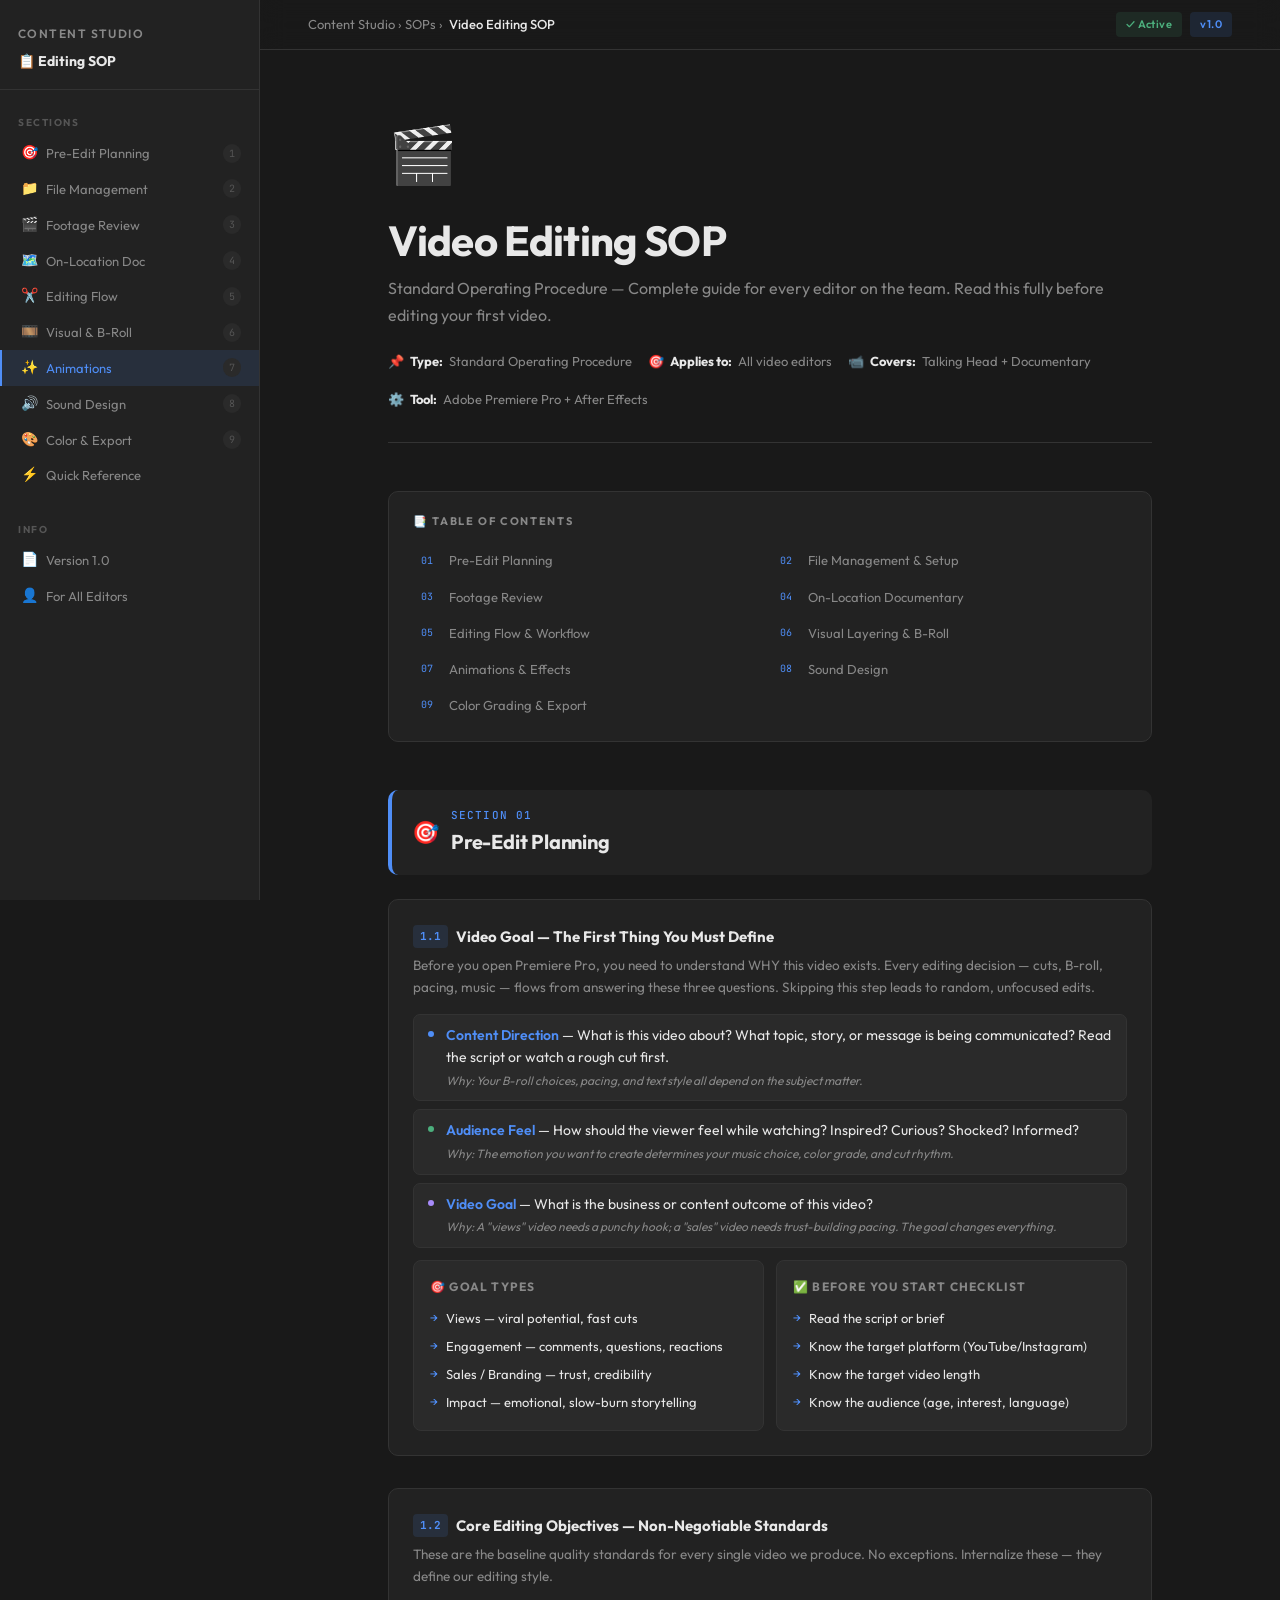
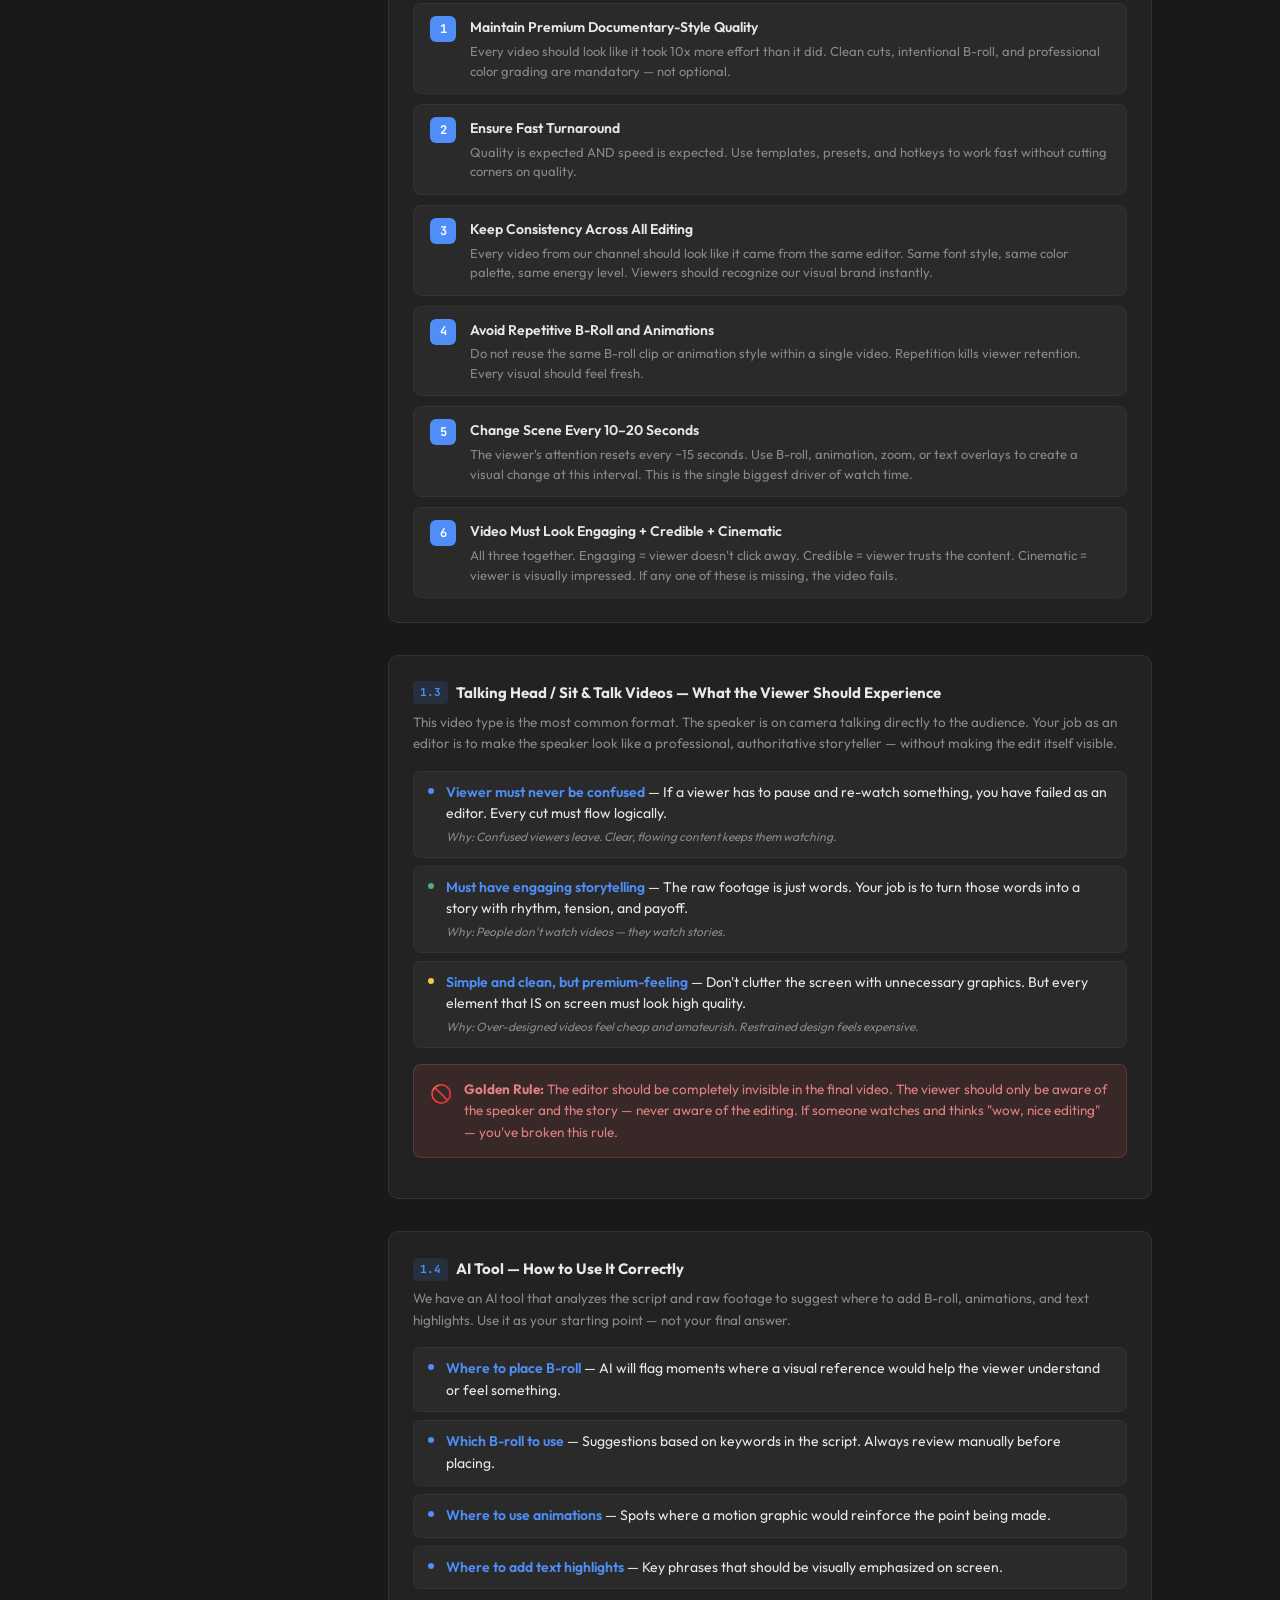
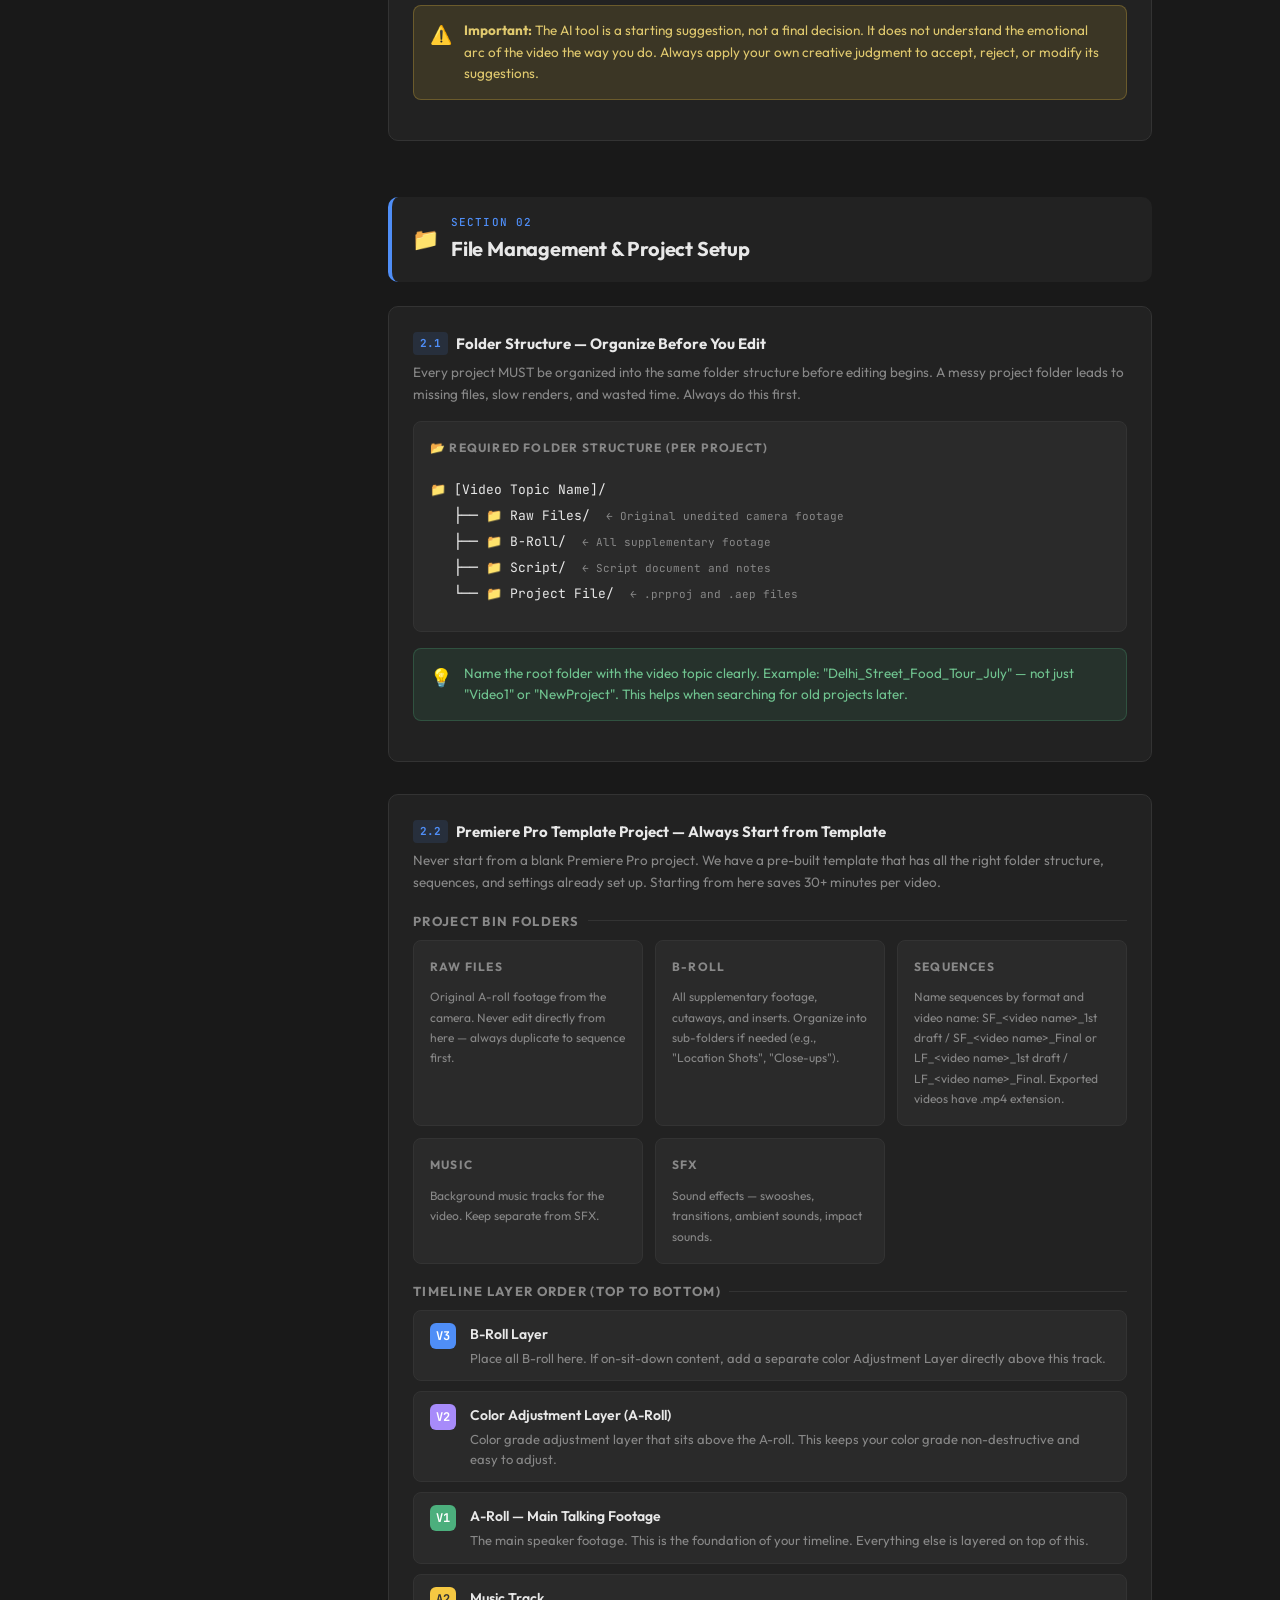
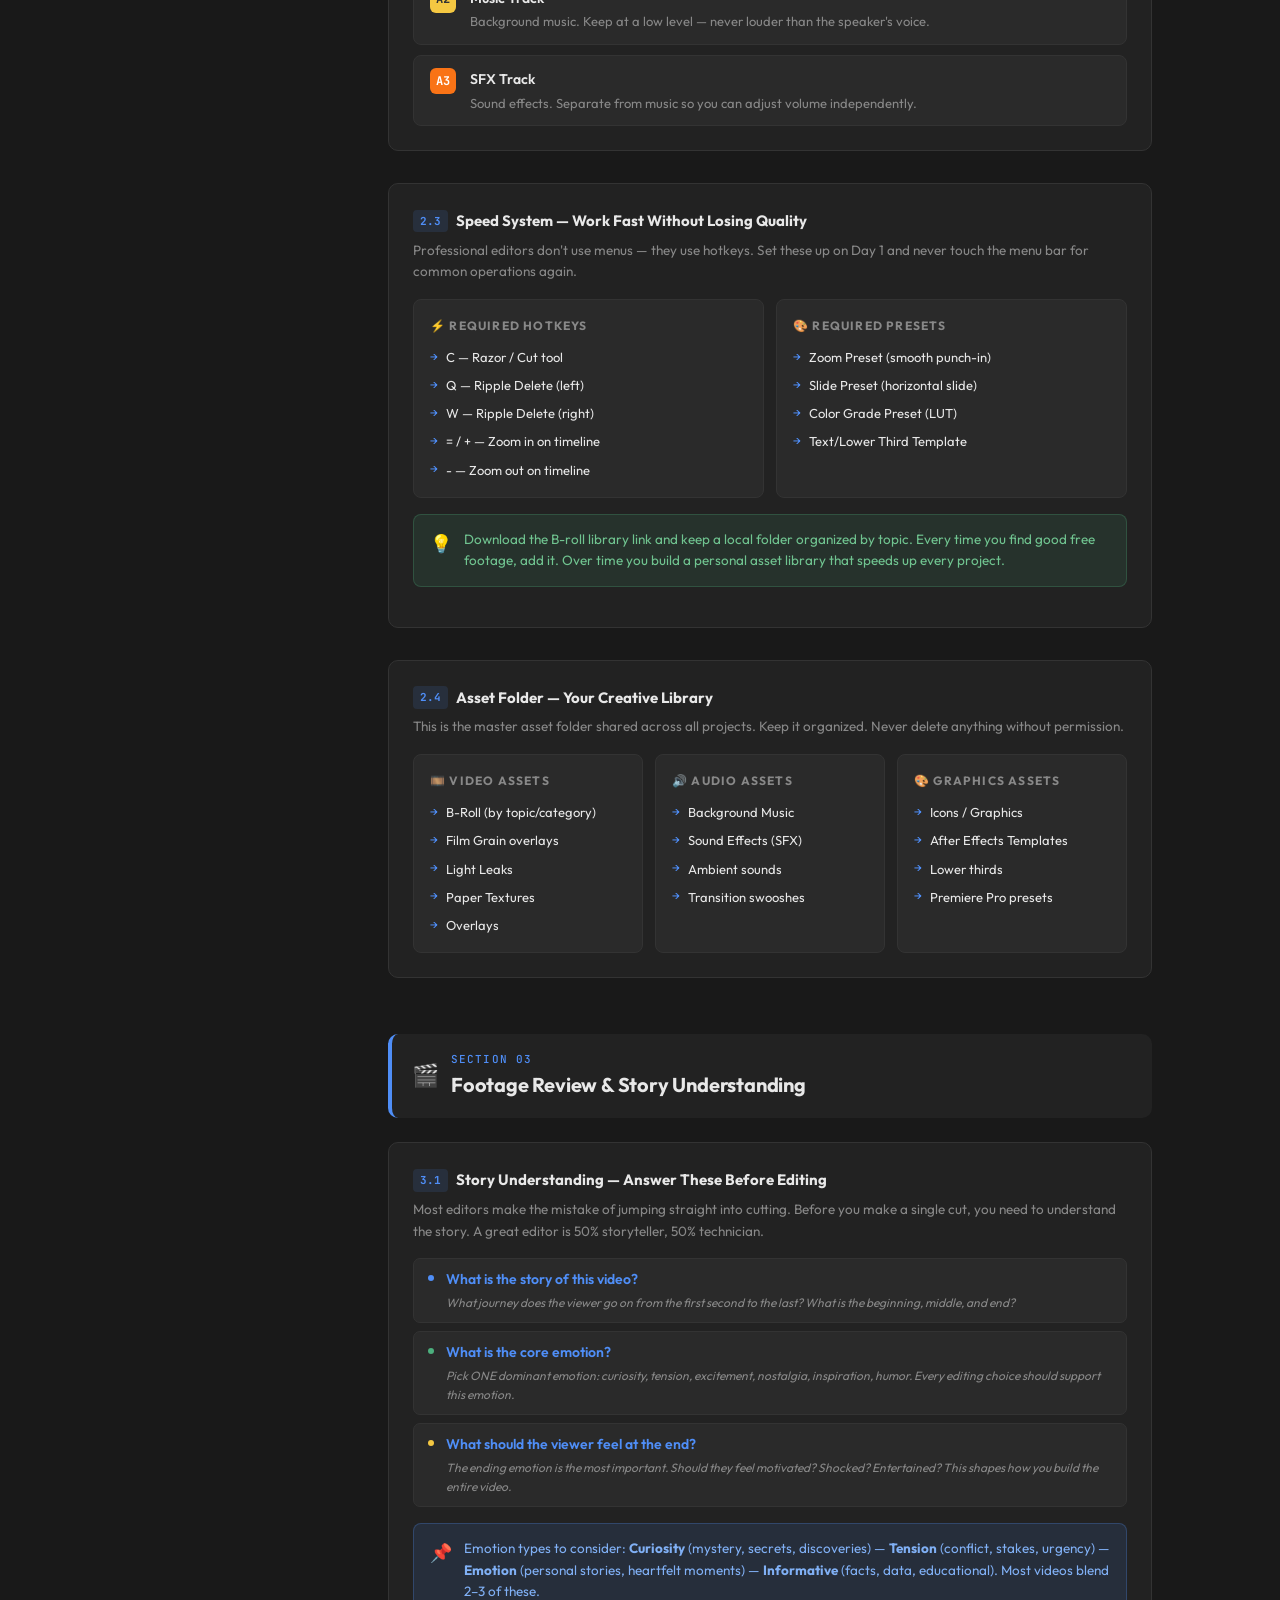
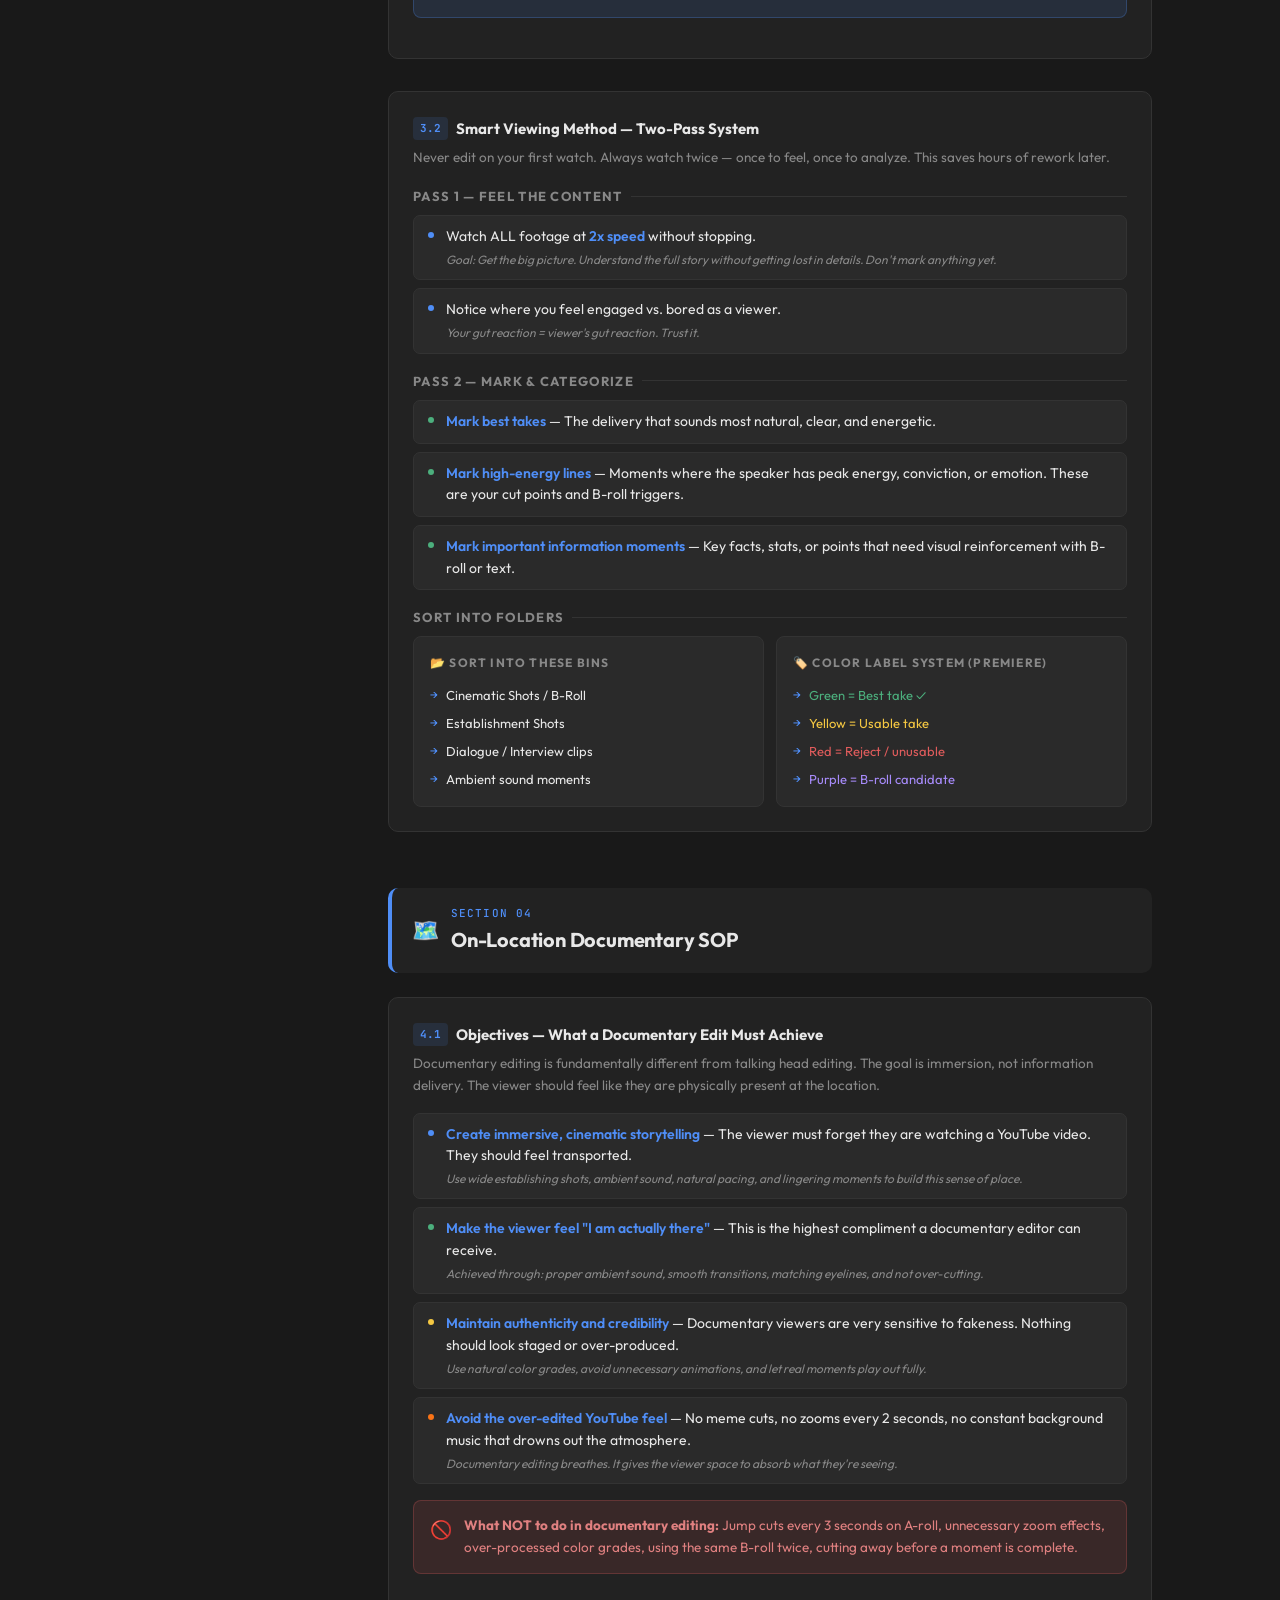
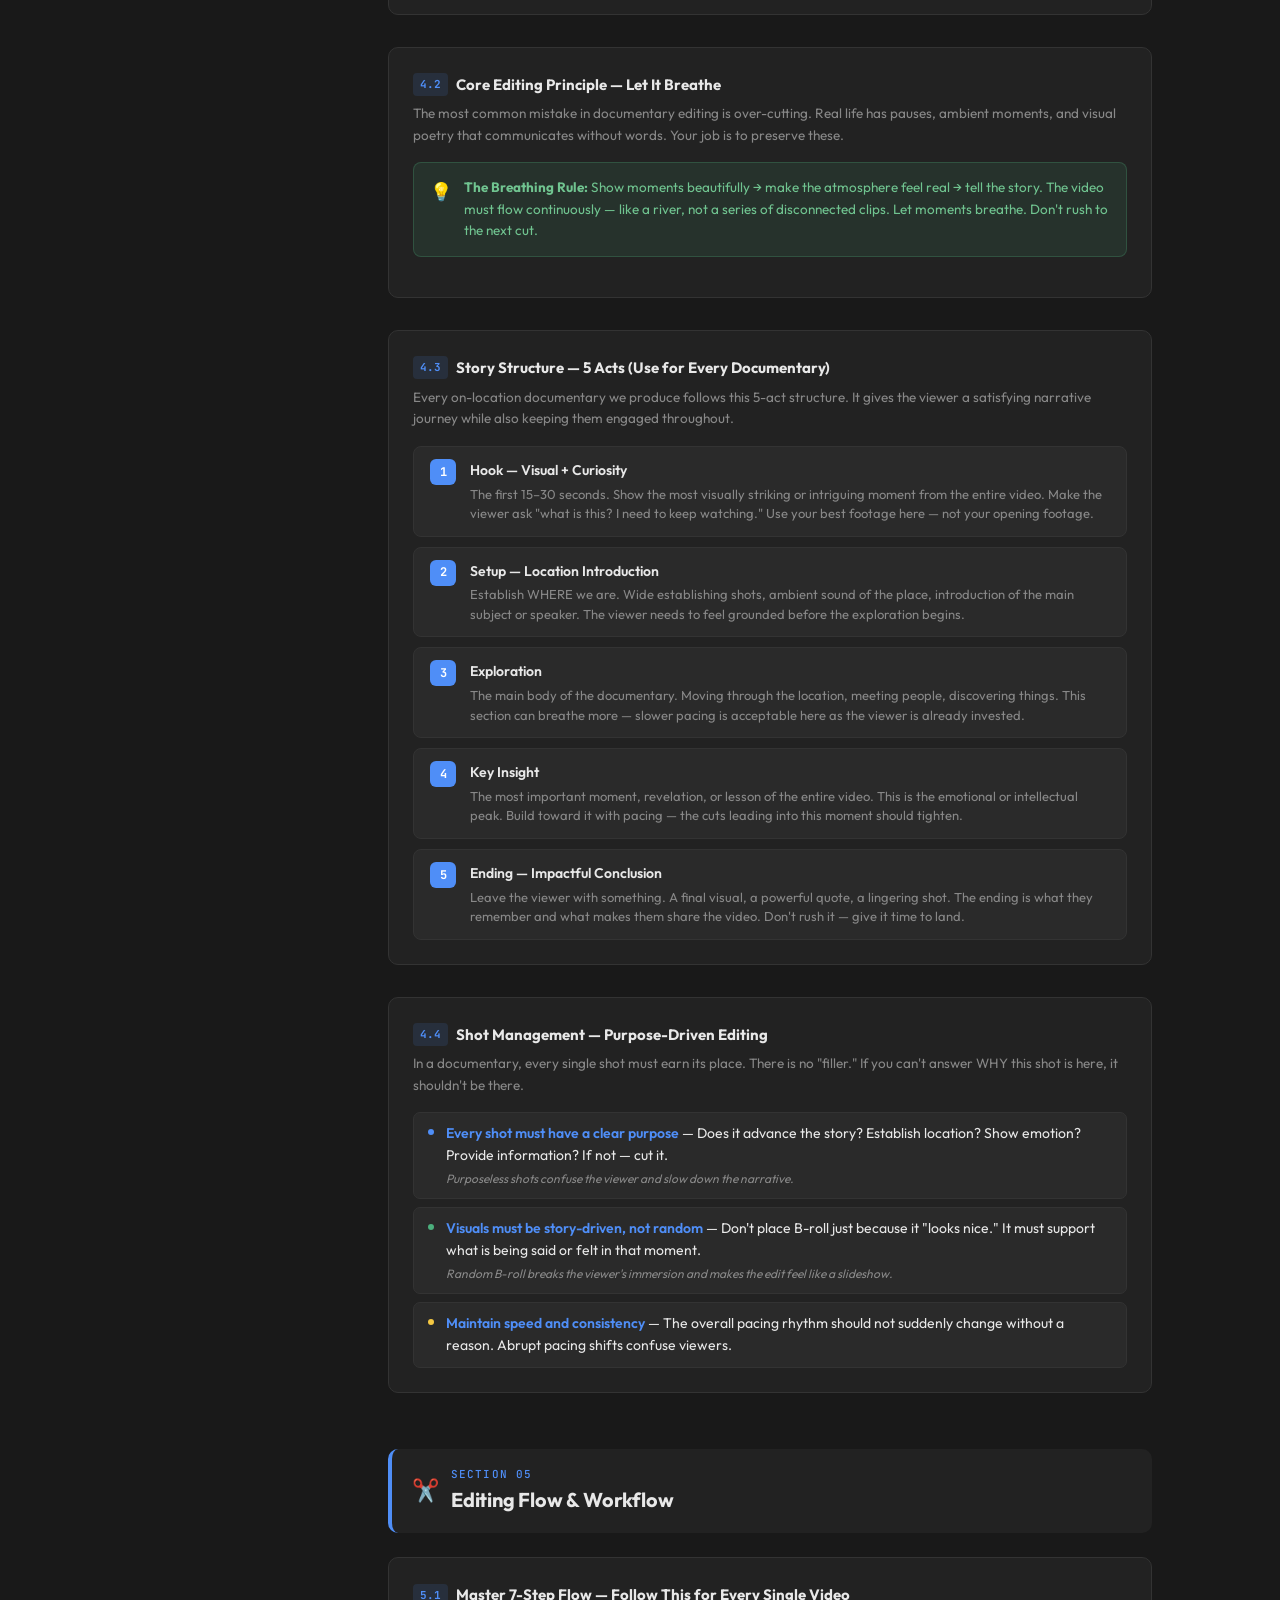
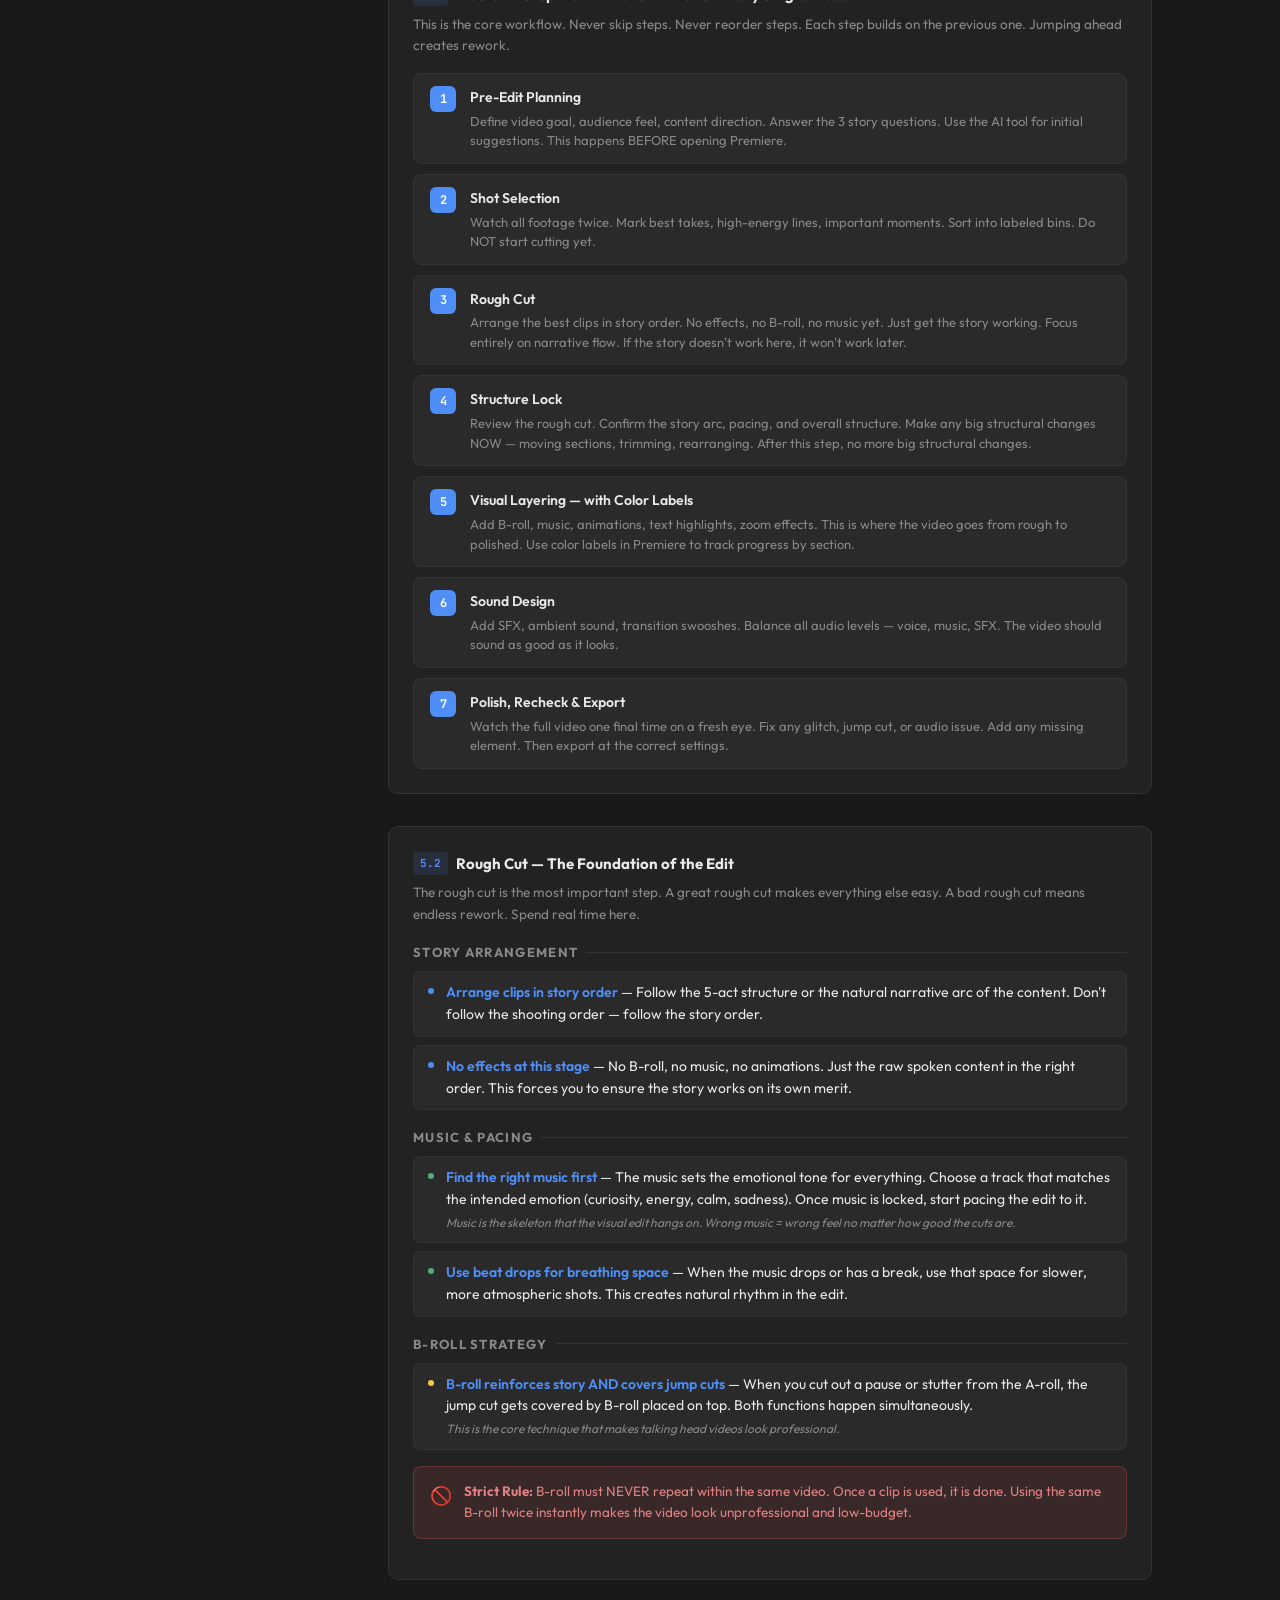
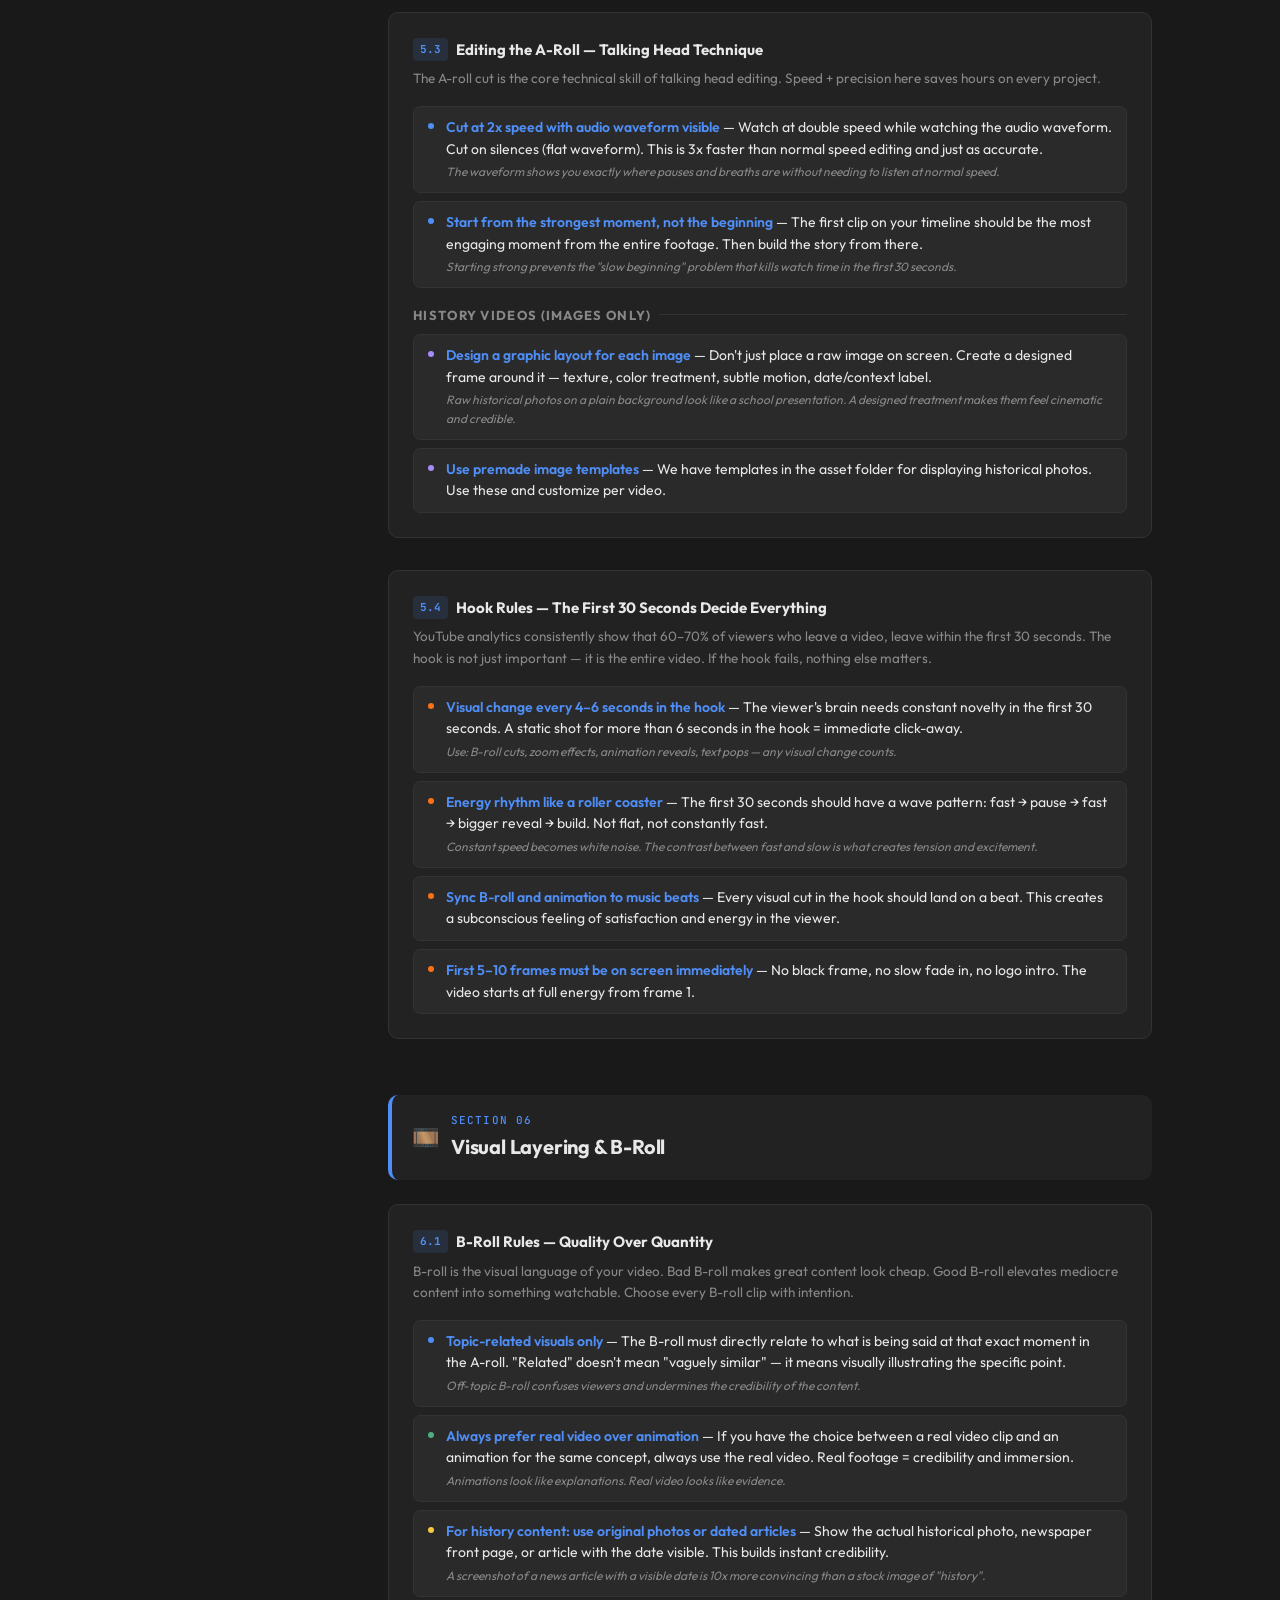
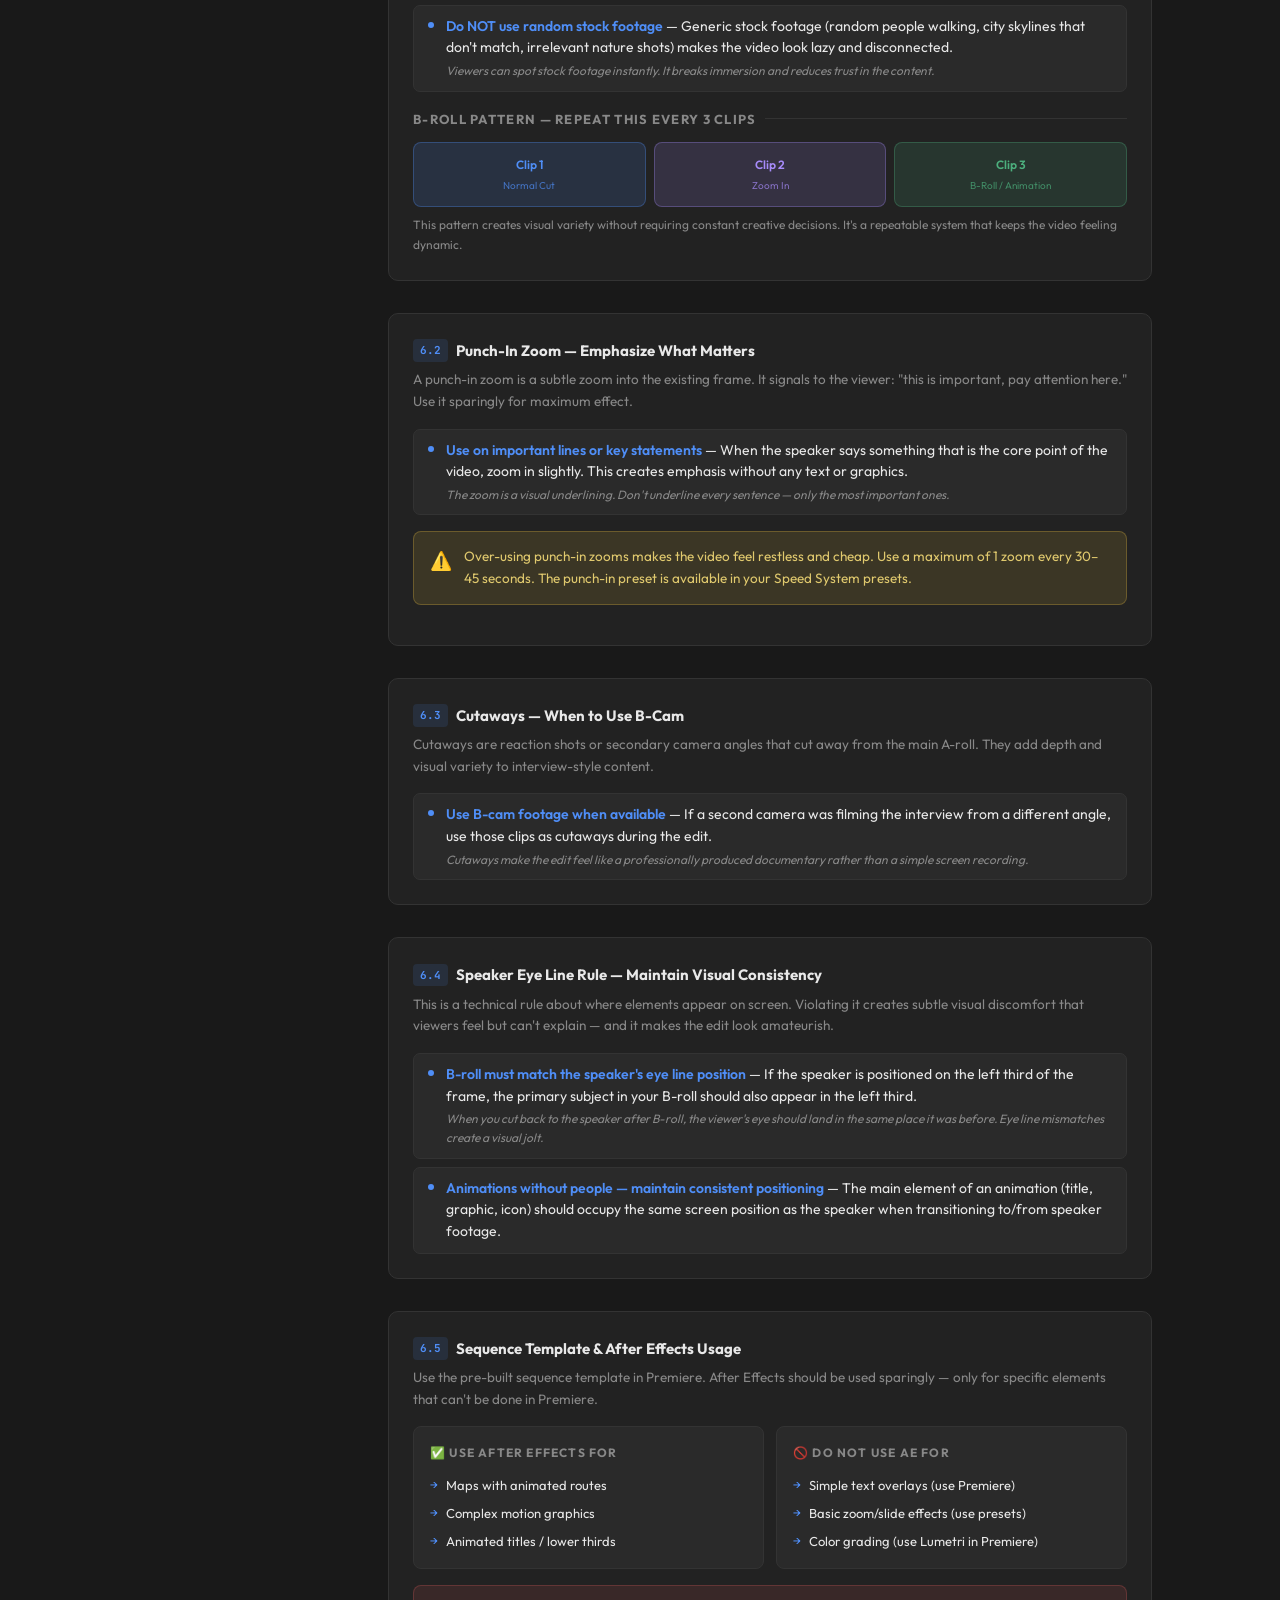
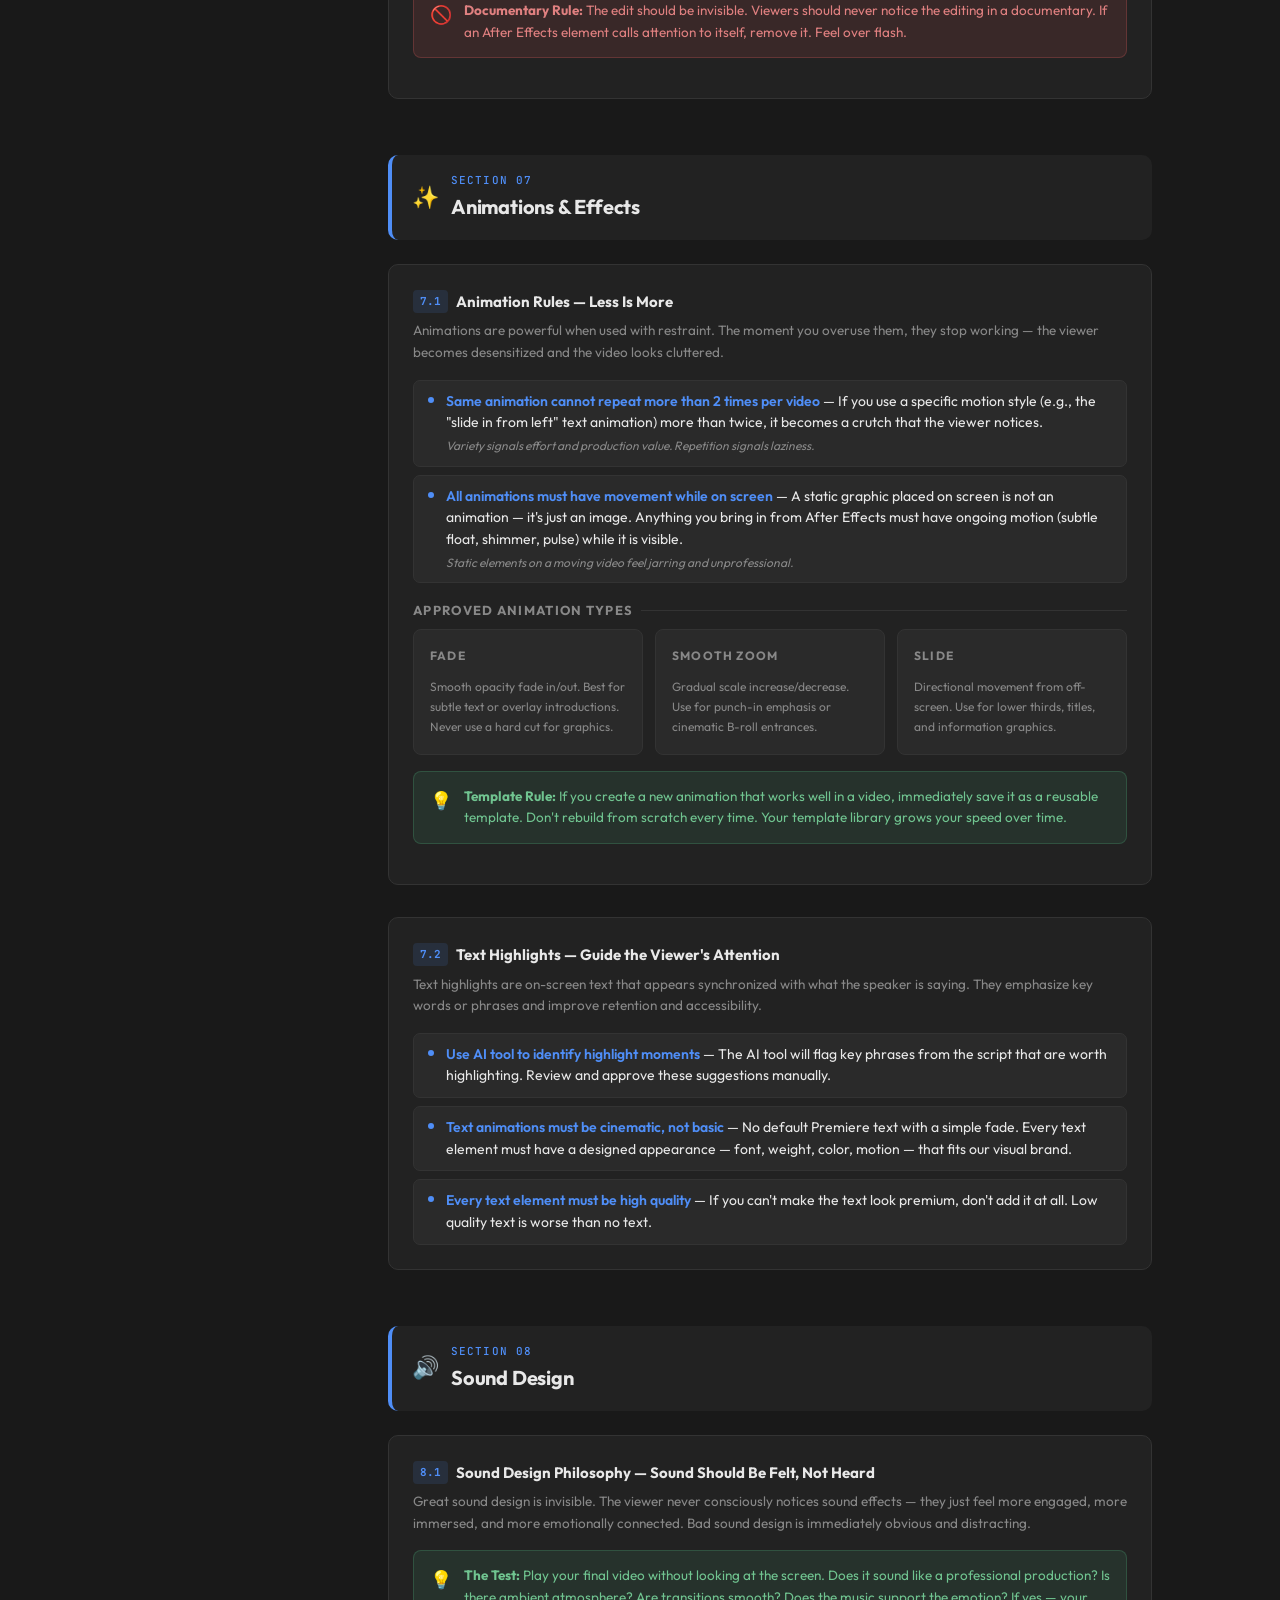
==== commit cacb257c: "Add files via upload" ====
--- a/Video_Editing_SOP.html
+++ b/Video_Editing_SOP.html
@@ -635,7 +635,7 @@
         <div class="grid-3">
           <div class="card"><div class="card-title">Raw Files</div><div style="font-size:12px;color:var(--text-muted);">Original A-roll footage from the camera. Never edit directly from here — always duplicate to sequence first.</div></div>
           <div class="card"><div class="card-title">B-Roll</div><div style="font-size:12px;color:var(--text-muted);">All supplementary footage, cutaways, and inserts. Organize into sub-folders if needed (e.g., "Location Shots", "Close-ups").</div></div>
-          <div class="card"><div class="card-title">Sequences</div><div style="font-size:12px;color:var(--text-muted);">Named sequences for each edit version. Use naming like "v01_rough", "v02_locked", "v03_final".</div></div>
+          <div class="card"><div class="card-title">Sequences</div><div style="font-size:12px;color:var(--text-muted);">Name sequences by format and video name: SF_&lt;video name&gt;_1st draft / SF_&lt;video name&gt;_Final or LF_&lt;video name&gt;_1st draft / LF_&lt;video name&gt;_Final. Exported videos have .mp4 extension.</div></div>
           <div class="card"><div class="card-title">Music</div><div style="font-size:12px;color:var(--text-muted);">Background music tracks for the video. Keep separate from SFX.</div></div>
           <div class="card"><div class="card-title">SFX</div><div style="font-size:12px;color:var(--text-muted);">Sound effects — swooshes, transitions, ambient sounds, impact sounds.</div></div>
         </div>
@@ -1003,7 +1003,7 @@
           <div class="step-item"><div class="step-num">1</div><div class="step-content"><div class="step-title">Full Video Watch</div><div class="step-desc">Watch from start to finish without stopping. Note anything that feels off — pacing, visuals, audio. Only stop to fix, then continue.</div></div></div>
           <div class="step-item"><div class="step-num">2</div><div class="step-content"><div class="step-title">Check for Glitches</div><div class="step-desc">Look for: video glitches, jump cuts not covered by B-roll, audio pops or sudden volume changes, text that appears for too short or too long, color inconsistencies between clips.</div></div></div>
           <div class="step-item"><div class="step-num">3</div><div class="step-content"><div class="step-title">Check for Missing Elements</div><div class="step-desc">Is there a spot where B-roll is needed but missing? A text highlight that was mentioned in the plan but not added? A section that feels slow but has no visual change? Fix it.</div></div></div>
-          <div class="step-item"><div class="step-num">4</div><div class="step-content"><div class="step-title">Export at Correct Settings</div><div class="step-desc">YouTube: H.264, 1080p or 4K, 16Mbps+, AAC audio 320kbps. File name: [Video Topic]_[Date]_FINAL.mp4. Upload to the shared delivery folder.</div></div></div>
+          <div class="step-item"><div class="step-num">4</div><div class="step-content"><div class="step-title">Export at Correct Settings</div><div class="step-desc">YouTube: H.264, 1080p or 4K, 16Mbps+, AAC audio 320kbps. File name: SF_&lt;video name&gt;_1st draft.mp4 / SF_&lt;video name&gt;_Final.mp4 (short) or LF_&lt;video name&gt;_1st draft.mp4 / LF_&lt;video name&gt;_Final.mp4 (long). Upload to the shared delivery folder.</div></div></div>
         </div>
       </div>
     </div>
